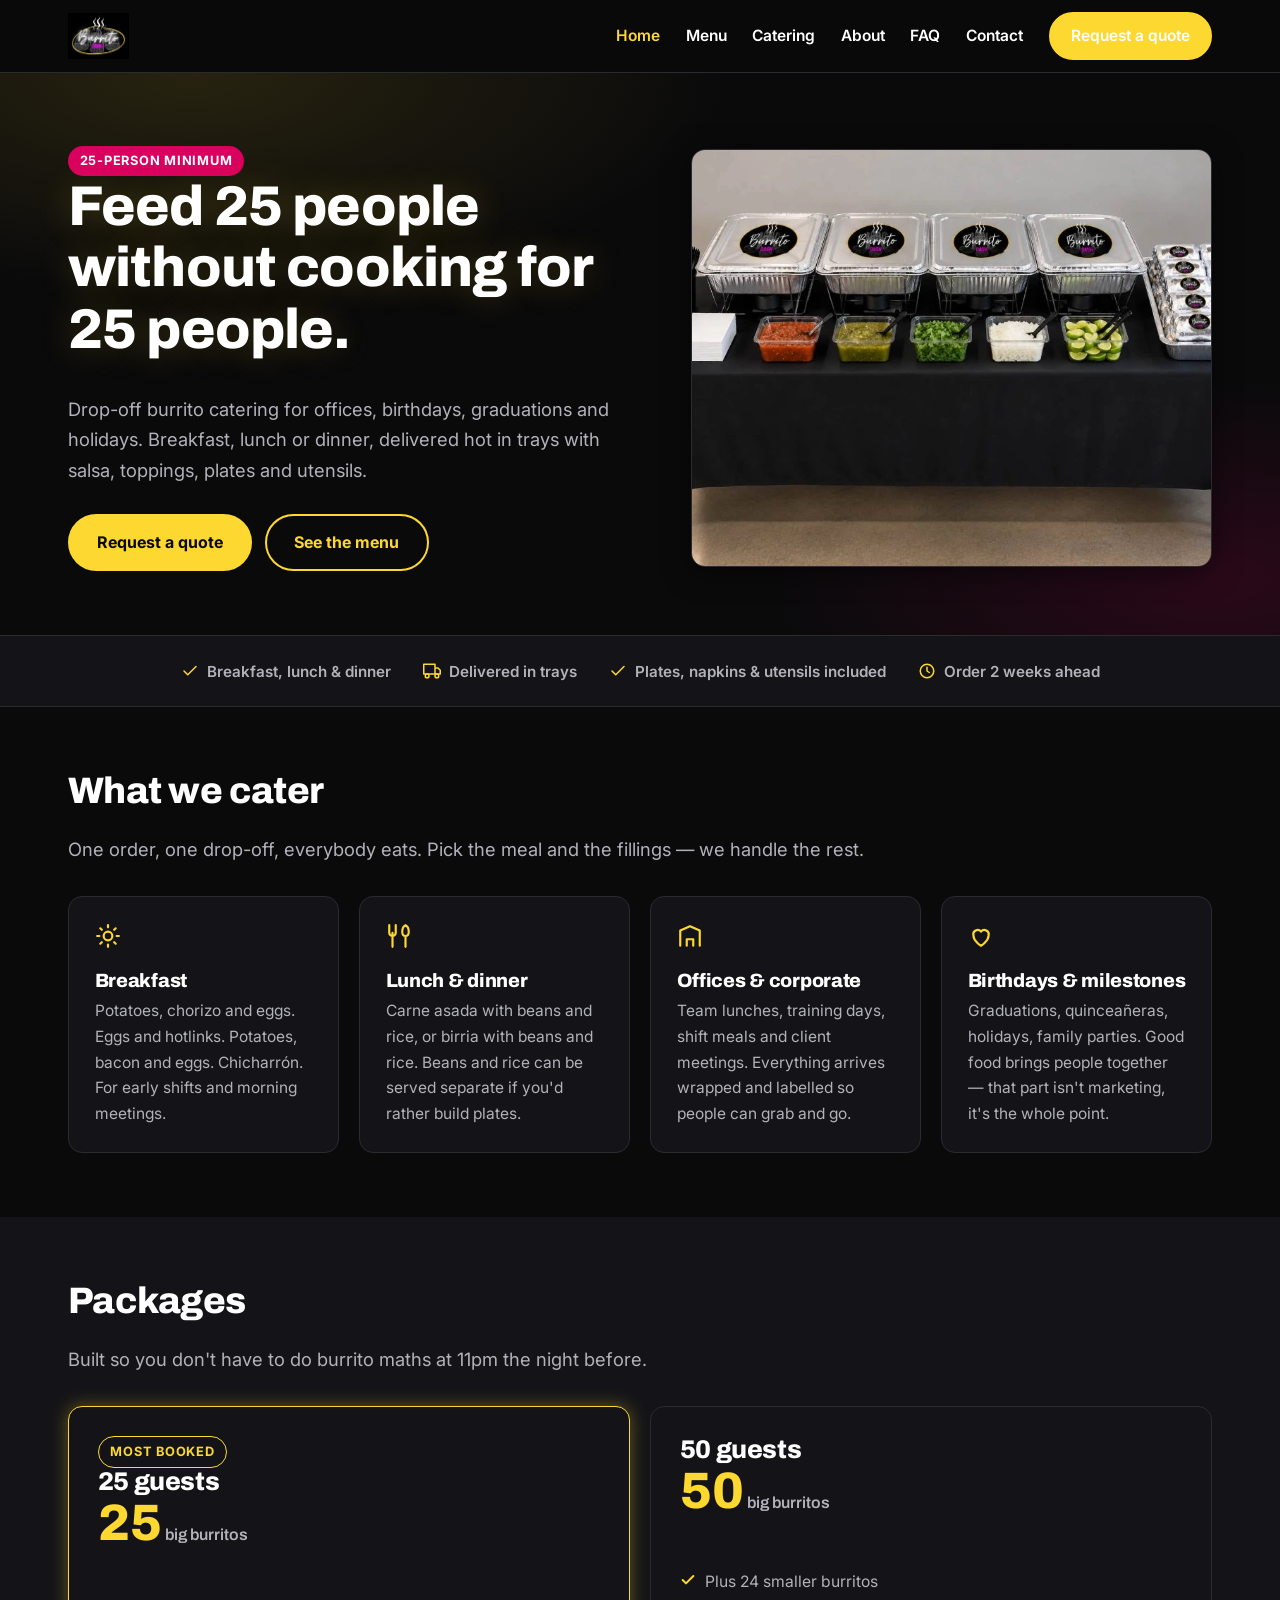
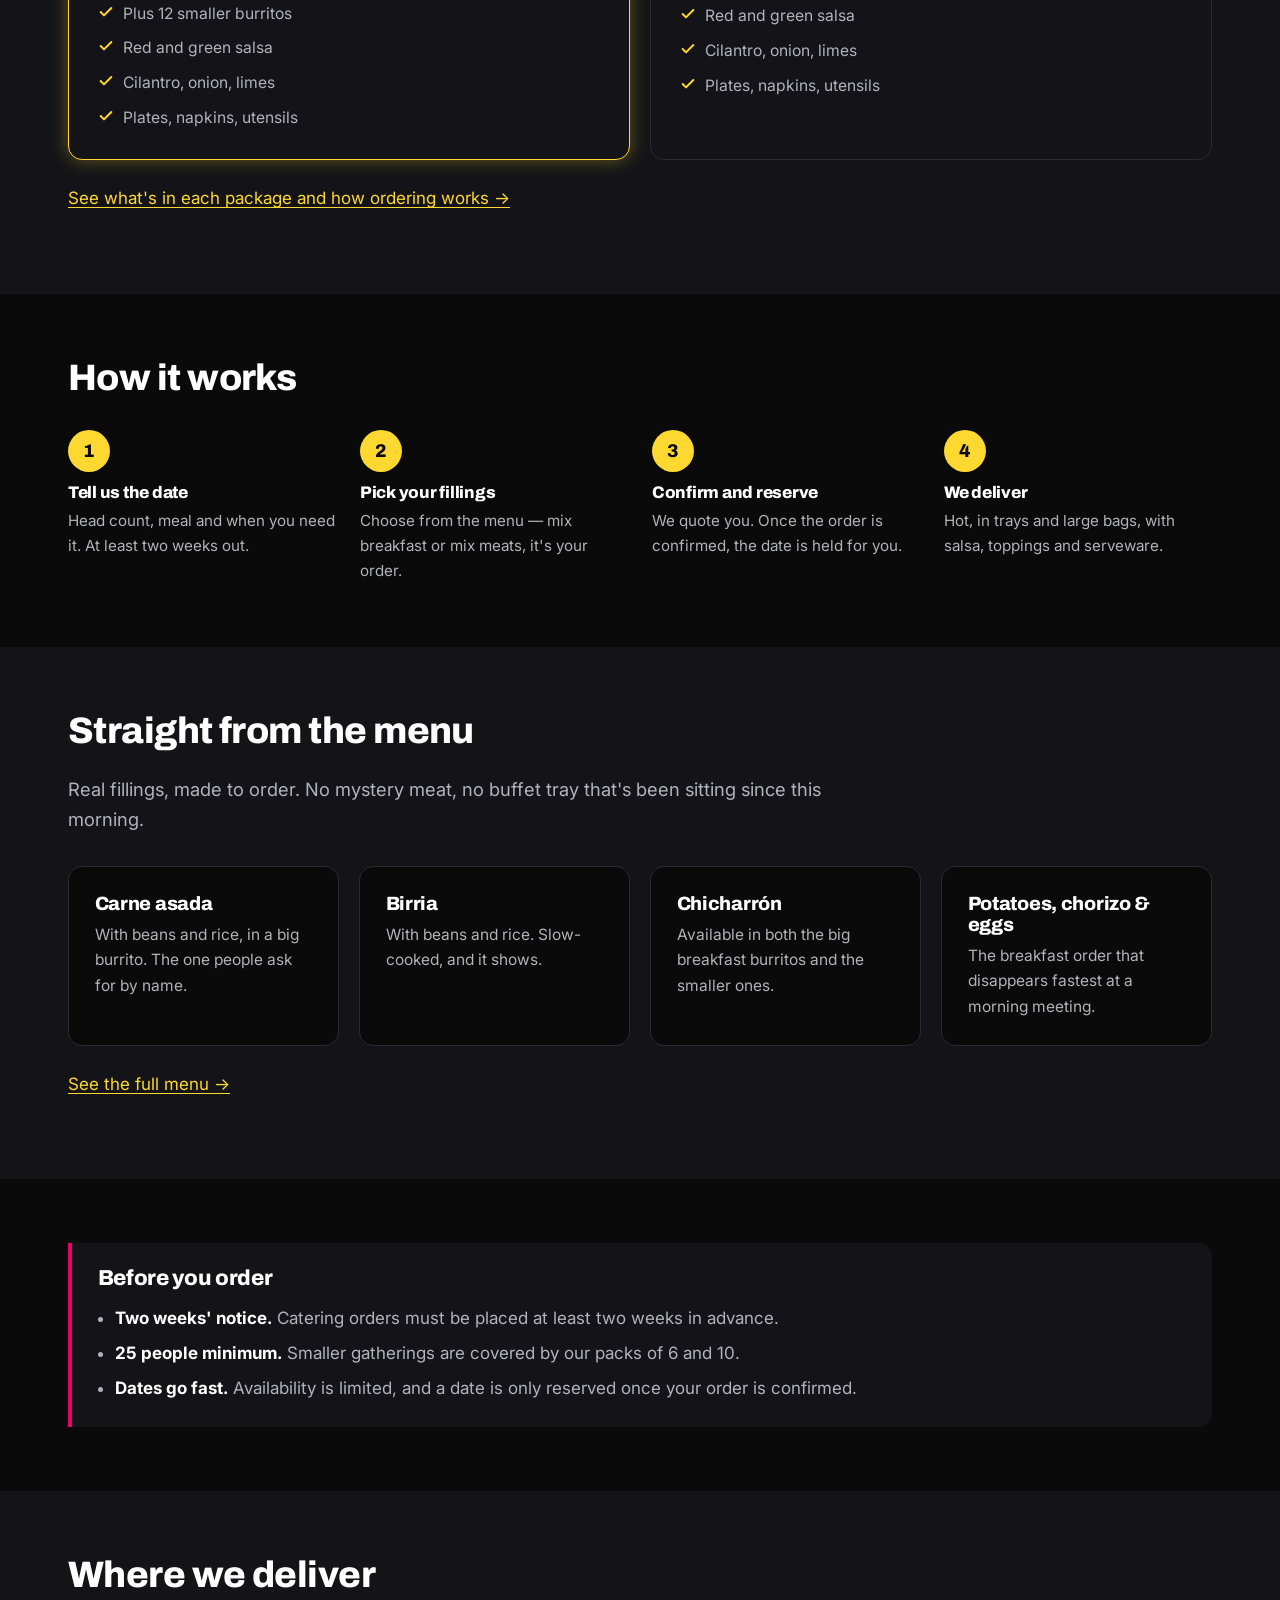
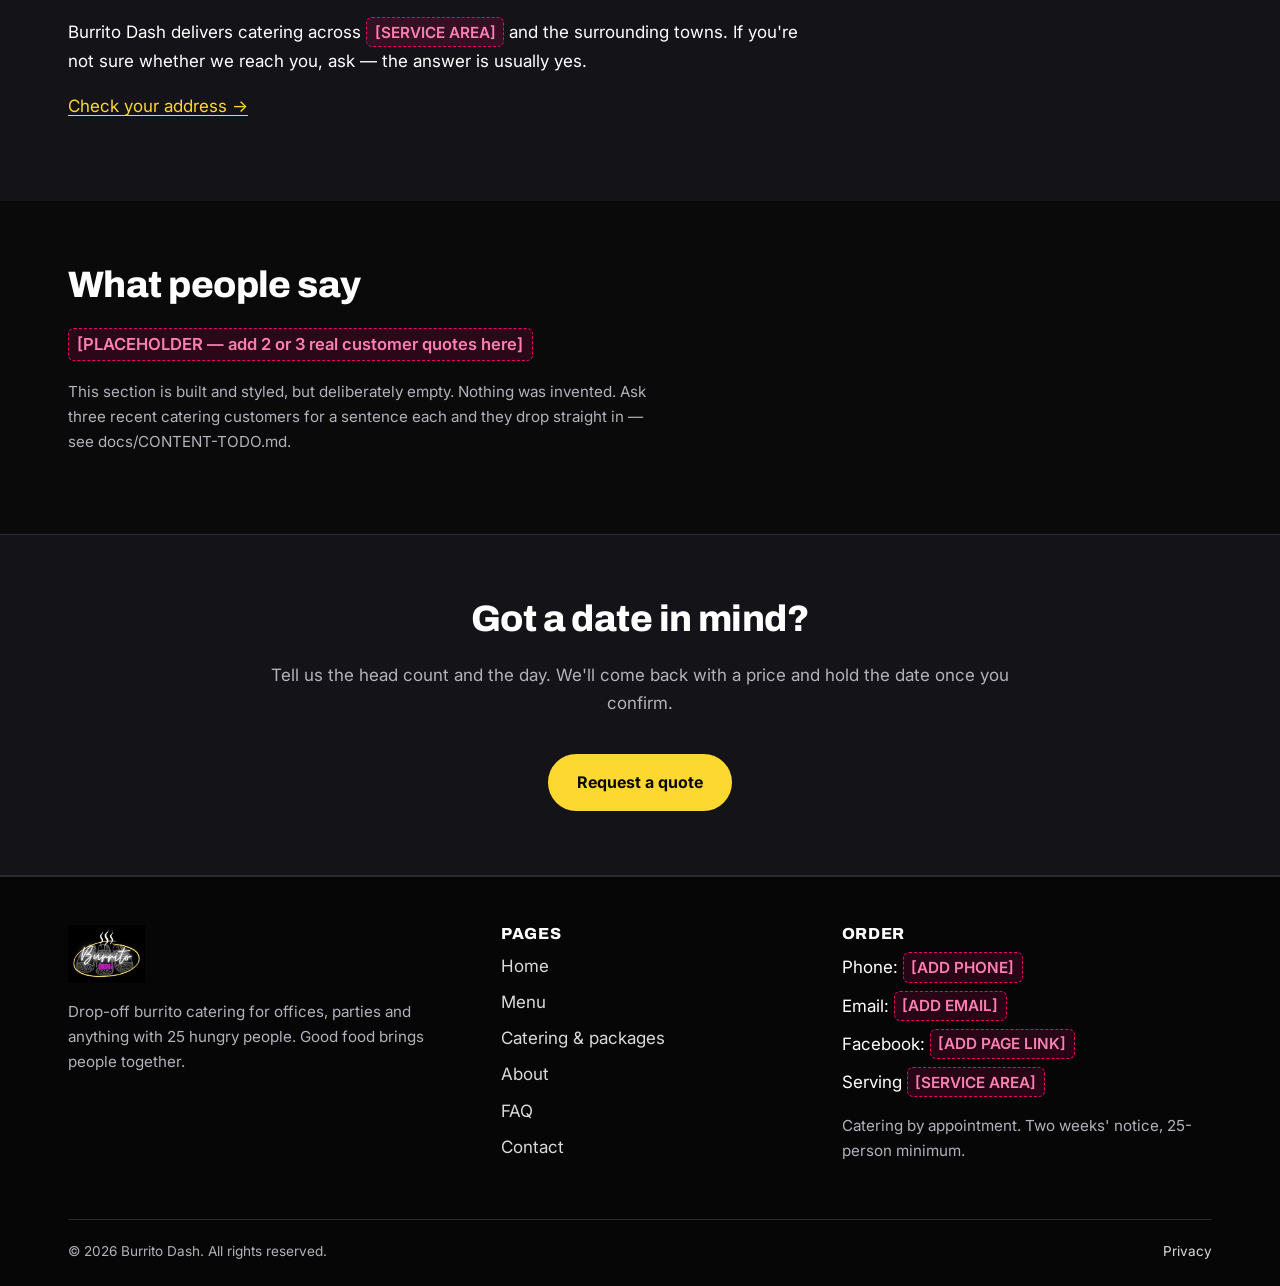
==== index.html @ dd42625d "Burrito Dash demo site" ====
<!DOCTYPE html>
<html lang="en">
<head>
<meta charset="utf-8">
<meta name="viewport" content="width=device-width, initial-scale=1">
<meta name="robots" content="noindex, nofollow"><!-- DEMO ONLY: delete this line when the client approves and you launch for real -->
<title>Burrito Catering for Offices &amp; Parties | Burrito Dash</title>
<meta name="description" content="Drop-off burrito catering for offices, birthdays and holidays. Breakfast, lunch or dinner, delivered hot in trays with salsa and serveware. 25-person minimum.">
<link rel="canonical" href="https://REPLACE-DOMAIN.com/">
<meta property="og:type" content="website">
<meta property="og:title" content="Burrito Dash — burrito catering, delivered hot">
<meta property="og:description" content="Feed 25 people without cooking for 25 people. Breakfast, lunch and dinner burrito catering, delivered in trays with everything you need to serve.">
<meta property="og:url" content="https://REPLACE-DOMAIN.com/">
<meta property="og:image" content="https://REPLACE-DOMAIN.com/images/og-image.jpg">
<meta name="twitter:card" content="summary_large_image">
<link rel="icon" href="favicon.svg" type="image/svg+xml">
<link rel="preconnect" href="https://fonts.googleapis.com">
<link rel="preconnect" href="https://fonts.gstatic.com" crossorigin>
<link href="https://fonts.googleapis.com/css2?family=Archivo:wght@700;800&family=Inter:wght@400;600;700&display=swap" rel="stylesheet">
<link rel="stylesheet" href="css/styles.css">
<script type="application/ld+json">
{
  "@context": "https://schema.org",
  "@type": "Restaurant",
  "name": "Burrito Dash",
  "description": "Drop-off burrito catering for offices, birthdays, graduations and holidays. Breakfast, lunch and dinner. 25-person minimum.",
  "url": "https://REPLACE-DOMAIN.com/",
  "servesCuisine": "Mexican",
  "image": "https://REPLACE-DOMAIN.com/images/catering-setup.jpg",
  "logo": "https://REPLACE-DOMAIN.com/images/logo.png"
}
</script>
<!--
  NOTE FOR BUILD: telephone, address, areaServed, openingHours and sameAs were deliberately
  left out of the JSON-LD above because the client has not supplied them. Adding invented
  values would be worse than omitting them. See docs/CONTENT-TODO.md.
-->
</head>
<body>

<header class="site-header">
  <div class="container">
    <a class="logo" href="index.html"><img src="images/logo-black.png" alt="Burrito Dash"></a>
    <button class="nav-toggle" aria-expanded="false" aria-controls="site-nav" aria-label="Menu">
      <svg width="22" height="22" viewBox="0 0 24 24" fill="none" stroke="currentColor" stroke-width="2" stroke-linecap="round"><path d="M3 6h18M3 12h18M3 18h18"/></svg>
    </button>
    <nav class="site-nav" id="site-nav">
      <ul>
        <li><a href="index.html" aria-current="page">Home</a></li>
        <li><a href="menu.html">Menu</a></li>
        <li><a href="catering.html">Catering</a></li>
        <li><a href="about.html">About</a></li>
        <li><a href="faq.html">FAQ</a></li>
        <li><a href="contact.html">Contact</a></li>
        <li><a class="btn" href="contact.html">Request a quote</a></li>
      </ul>
    </nav>
  </div>
</header>

<main>

  <section class="hero">
    <div class="container hero-split">
      <div>
        <span class="badge">25-person minimum</span>
        <h1>Feed 25 people without cooking for 25 people.</h1>
        <p>Drop-off burrito catering for offices, birthdays, graduations and holidays. Breakfast, lunch or dinner, delivered hot in trays with salsa, toppings, plates and utensils.</p>
        <div class="hero-actions">
          <a class="btn" href="contact.html">Request a quote</a>
          <a class="btn btn-outline" href="menu.html">See the menu</a>
        </div>
      </div>
      <div class="hero-media">
        <img src="images/catering-setup.jpg" width="736" height="590"
             alt="A Burrito Dash catering setup: four covered trays, five containers of salsa, cilantro, onion and lime, stacked plates and wrapped burritos on a black-draped table.">
      </div>
    </div>
  </section>

  <div class="trust-strip">
    <span><svg width="18" height="18" viewBox="0 0 24 24" fill="none" stroke="currentColor" stroke-width="2" stroke-linecap="round" stroke-linejoin="round"><path d="M20 6 9 17l-5-5"/></svg> Breakfast, lunch &amp; dinner</span>
    <span><svg width="18" height="18" viewBox="0 0 24 24" fill="none" stroke="currentColor" stroke-width="2" stroke-linecap="round" stroke-linejoin="round"><path d="M1 3h15v13H1zM16 8h4l3 3v5h-7"/><circle cx="5.5" cy="18.5" r="2.5"/><circle cx="18.5" cy="18.5" r="2.5"/></svg> Delivered in trays</span>
    <span><svg width="18" height="18" viewBox="0 0 24 24" fill="none" stroke="currentColor" stroke-width="2" stroke-linecap="round" stroke-linejoin="round"><path d="M20 6 9 17l-5-5"/></svg> Plates, napkins &amp; utensils included</span>
    <span><svg width="18" height="18" viewBox="0 0 24 24" fill="none" stroke="currentColor" stroke-width="2" stroke-linecap="round" stroke-linejoin="round"><circle cx="12" cy="12" r="9"/><path d="M12 7v5l3 2"/></svg> Order 2 weeks ahead</span>
  </div>

  <section>
    <div class="container">
      <h2>What we cater</h2>
      <p class="lede">One order, one drop-off, everybody eats. Pick the meal and the fillings — we handle the rest.</p>
      <div class="card-grid">
        <article class="card reveal">
          <svg width="26" height="26" viewBox="0 0 24 24" fill="none" stroke="currentColor" stroke-width="2" stroke-linecap="round" stroke-linejoin="round"><circle cx="12" cy="12" r="4"/><path d="M12 2v2M12 20v2M4.9 4.9l1.4 1.4M17.7 17.7l1.4 1.4M2 12h2M20 12h2M4.9 19.1l1.4-1.4M17.7 6.3l1.4-1.4"/></svg>
          <h3>Breakfast</h3>
          <p>Potatoes, chorizo and eggs. Eggs and hotlinks. Potatoes, bacon and eggs. Chicharrón. For early shifts and morning meetings.</p>
        </article>
        <article class="card reveal">
          <svg width="26" height="26" viewBox="0 0 24 24" fill="none" stroke="currentColor" stroke-width="2" stroke-linecap="round" stroke-linejoin="round"><path d="M3 2v7a3 3 0 0 0 6 0V2M6 9v13M18 2c-2 1-3 3-3 6s1 4 3 4 3-1 3-4-1-5-3-6zM18 12v10"/></svg>
          <h3>Lunch &amp; dinner</h3>
          <p>Carne asada with beans and rice, or birria with beans and rice. Beans and rice can be served separate if you'd rather build plates.</p>
        </article>
        <article class="card reveal">
          <svg width="26" height="26" viewBox="0 0 24 24" fill="none" stroke="currentColor" stroke-width="2" stroke-linecap="round" stroke-linejoin="round"><path d="M3 21V7l9-4 9 4v14"/><path d="M9 21v-6h6v6"/></svg>
          <h3>Offices &amp; corporate</h3>
          <p>Team lunches, training days, shift meals and client meetings. Everything arrives wrapped and labelled so people can grab and go.</p>
        </article>
        <article class="card reveal">
          <svg width="26" height="26" viewBox="0 0 24 24" fill="none" stroke="currentColor" stroke-width="2" stroke-linecap="round" stroke-linejoin="round"><path d="M12 21s-7-4.4-7-9.5A4 4 0 0 1 12 8a4 4 0 0 1 7 3.5C19 16.6 12 21 12 21z"/></svg>
          <h3>Birthdays &amp; milestones</h3>
          <p>Graduations, quinceañeras, holidays, family parties. Good food brings people together — that part isn't marketing, it's the whole point.</p>
        </article>
      </div>
    </div>
  </section>

  <section class="section-alt">
    <div class="container">
      <h2>Packages</h2>
      <p class="lede">Built so you don't have to do burrito maths at 11pm the night before.</p>
      <div class="pkg-grid">
        <article class="pkg pkg-featured">
          <span class="badge-ghost badge">Most booked</span>
          <h3>25 guests</h3>
          <p class="pkg-count">25<span style="font-size:1rem;font-weight:600;color:var(--color-ink-soft)"> big burritos</span></p>
          <ul>
            <li><svg width="16" height="16" viewBox="0 0 24 24" fill="none" stroke="currentColor" stroke-width="3" stroke-linecap="round" stroke-linejoin="round"><path d="M20 6 9 17l-5-5"/></svg> Plus 12 smaller burritos</li>
            <li><svg width="16" height="16" viewBox="0 0 24 24" fill="none" stroke="currentColor" stroke-width="3" stroke-linecap="round" stroke-linejoin="round"><path d="M20 6 9 17l-5-5"/></svg> Red and green salsa</li>
            <li><svg width="16" height="16" viewBox="0 0 24 24" fill="none" stroke="currentColor" stroke-width="3" stroke-linecap="round" stroke-linejoin="round"><path d="M20 6 9 17l-5-5"/></svg> Cilantro, onion, limes</li>
            <li><svg width="16" height="16" viewBox="0 0 24 24" fill="none" stroke="currentColor" stroke-width="3" stroke-linecap="round" stroke-linejoin="round"><path d="M20 6 9 17l-5-5"/></svg> Plates, napkins, utensils</li>
          </ul>
        </article>
        <article class="pkg">
          <h3>50 guests</h3>
          <p class="pkg-count">50<span style="font-size:1rem;font-weight:600;color:var(--color-ink-soft)"> big burritos</span></p>
          <ul>
            <li><svg width="16" height="16" viewBox="0 0 24 24" fill="none" stroke="currentColor" stroke-width="3" stroke-linecap="round" stroke-linejoin="round"><path d="M20 6 9 17l-5-5"/></svg> Plus 24 smaller burritos</li>
            <li><svg width="16" height="16" viewBox="0 0 24 24" fill="none" stroke="currentColor" stroke-width="3" stroke-linecap="round" stroke-linejoin="round"><path d="M20 6 9 17l-5-5"/></svg> Red and green salsa</li>
            <li><svg width="16" height="16" viewBox="0 0 24 24" fill="none" stroke="currentColor" stroke-width="3" stroke-linecap="round" stroke-linejoin="round"><path d="M20 6 9 17l-5-5"/></svg> Cilantro, onion, limes</li>
            <li><svg width="16" height="16" viewBox="0 0 24 24" fill="none" stroke="currentColor" stroke-width="3" stroke-linecap="round" stroke-linejoin="round"><path d="M20 6 9 17l-5-5"/></svg> Plates, napkins, utensils</li>
          </ul>
        </article>
      </div>
      <p style="margin-top:1.5rem"><a href="catering.html">See what's in each package and how ordering works &rarr;</a></p>
    </div>
  </section>

  <section>
    <div class="container">
      <h2>How it works</h2>
      <ol class="steps">
        <li>
          <h3>Tell us the date</h3>
          <p>Head count, meal and when you need it. At least two weeks out.</p>
        </li>
        <li>
          <h3>Pick your fillings</h3>
          <p>Choose from the menu — mix breakfast or mix meats, it's your order.</p>
        </li>
        <li>
          <h3>Confirm and reserve</h3>
          <p>We quote you. Once the order is confirmed, the date is held for you.</p>
        </li>
        <li>
          <h3>We deliver</h3>
          <p>Hot, in trays and large bags, with salsa, toppings and serveware.</p>
        </li>
      </ol>
    </div>
  </section>

  <section class="section-alt">
    <div class="container">
      <h2>Straight from the menu</h2>
      <p class="lede">Real fillings, made to order. No mystery meat, no buffet tray that's been sitting since this morning.</p>
      <div class="card-grid">
        <article class="card">
          <h3>Carne asada</h3>
          <p>With beans and rice, in a big burrito. The one people ask for by name.</p>
        </article>
        <article class="card">
          <h3>Birria</h3>
          <p>With beans and rice. Slow-cooked, and it shows.</p>
        </article>
        <article class="card">
          <h3>Chicharrón</h3>
          <p>Available in both the big breakfast burritos and the smaller ones.</p>
        </article>
        <article class="card">
          <h3>Potatoes, chorizo &amp; eggs</h3>
          <p>The breakfast order that disappears fastest at a morning meeting.</p>
        </article>
      </div>
      <p style="margin-top:1.5rem"><a href="menu.html">See the full menu &rarr;</a></p>
    </div>
  </section>

  <section>
    <div class="container">
      <div class="rules">
        <h2 style="font-size:1.35rem">Before you order</h2>
        <ul>
          <li><strong>Two weeks' notice.</strong> Catering orders must be placed at least two weeks in advance.</li>
          <li><strong>25 people minimum.</strong> Smaller gatherings are covered by our packs of 6 and 10.</li>
          <li><strong>Dates go fast.</strong> Availability is limited, and a date is only reserved once your order is confirmed.</li>
        </ul>
      </div>
    </div>
  </section>

  <section class="section-alt">
    <div class="container">
      <h2>Where we deliver</h2>
      <p>Burrito Dash delivers catering across <span class="todo">[SERVICE AREA]</span> and the surrounding towns. If you're not sure whether we reach you, ask — the answer is usually yes.</p>
      <p><a href="contact.html">Check your address &rarr;</a></p>
    </div>
  </section>

  <section>
    <div class="container">
      <h2>What people say</h2>
      <p class="lede"><span class="todo">[PLACEHOLDER — add 2 or 3 real customer quotes here]</span></p>
      <p style="color:var(--color-ink-soft);font-size:.95rem;max-width:60ch">This section is built and styled, but deliberately empty. Nothing was invented. Ask three recent catering customers for a sentence each and they drop straight in — see docs/CONTENT-TODO.md.</p>
    </div>
  </section>

  <section class="cta-band">
    <div class="container">
      <h2>Got a date in mind?</h2>
      <p>Tell us the head count and the day. We'll come back with a price and hold the date once you confirm.</p>
      <a class="btn" href="contact.html">Request a quote</a>
    </div>
  </section>

</main>

<footer class="site-footer">
  <div class="container">
    <div class="footer-grid">
      <div class="footer-logo">
        <img src="images/logo-black.png" alt="Burrito Dash">
        <p>Drop-off burrito catering for offices, parties and anything with 25 hungry people. Good food brings people together.</p>
      </div>
      <div>
        <h3>Pages</h3>
        <ul>
          <li><a href="index.html">Home</a></li>
          <li><a href="menu.html">Menu</a></li>
          <li><a href="catering.html">Catering &amp; packages</a></li>
          <li><a href="about.html">About</a></li>
          <li><a href="faq.html">FAQ</a></li>
          <li><a href="contact.html">Contact</a></li>
        </ul>
      </div>
      <div>
        <h3>Order</h3>
        <ul>
          <li>Phone: <span class="todo">[ADD PHONE]</span></li>
          <li>Email: <span class="todo">[ADD EMAIL]</span></li>
          <li>Facebook: <span class="todo">[ADD PAGE LINK]</span></li>
          <li>Serving <span class="todo">[SERVICE AREA]</span></li>
        </ul>
        <p style="margin-top:1rem">Catering by appointment. Two weeks' notice, 25-person minimum.</p>
      </div>
    </div>
    <div class="footer-legal">
      <span>&copy; <span id="year">2026</span> Burrito Dash. All rights reserved.</span>
      <span><a href="privacy.html">Privacy</a></span>
    </div>
  </div>
</footer>

<script src="js/main.js"></script>
</body>
</html>
---- css/styles.css ----
/* ============================================================
   Burrito Dash — site stylesheet
   Base system + brand tokens sampled from the client's own artwork.
   Edit the :root block to restyle the whole site.
   ============================================================ */

/* ---------- DESIGN TOKENS ---------- */
:root {
  --color-primary: #FCD830;        /* brand yellow — buttons, links, display */
  --color-primary-dark: #E3BE16;
  --color-accent: #F0006C;         /* brand hot pink — accents only */
  --color-accent-deep: #D9005F;    /* darkened pink: safe behind small white text */
  --color-ink: #FFFFFF;
  --color-ink-soft: #B2B2BA;
  --color-surface: #0A0A0B;
  --color-surface-alt: #141418;
  --color-line: #2A2A31;
  --color-on-primary: #0A0A0B;     /* black on yellow = 14:1 */
  --color-on-accent: #FFFFFF;

  --font-heading: 'Archivo', system-ui, -apple-system, sans-serif;
  --font-body: 'Inter', system-ui, -apple-system, sans-serif;

  --radius: 14px;
  --shadow: 0 6px 28px rgba(0, 0, 0, 0.5);
  --glow: 0 0 18px rgba(252, 216, 48, 0.35);
  --container: 74rem;
}

/* ---------- RESET & BASE ---------- */
*, *::before, *::after { box-sizing: border-box; }
html { scroll-behavior: smooth; }
body {
  margin: 0;
  font-family: var(--font-body);
  font-size: 1.0625rem;
  line-height: 1.65;
  color: var(--color-ink);
  background: var(--color-surface);
  -webkit-font-smoothing: antialiased;
}
img { max-width: 100%; height: auto; display: block; }
h1, h2, h3, h4 {
  font-family: var(--font-heading);
  font-weight: 800;
  line-height: 1.1;
  letter-spacing: -0.015em;
  margin: 0 0 0.6em;
  color: var(--color-ink);
}
h1 { font-size: clamp(2.1rem, 6vw, 3.5rem); }
h2 { font-size: clamp(1.6rem, 3.8vw, 2.3rem); }
h3 { font-size: 1.2rem; }
p { margin: 0 0 1em; max-width: 68ch; }
a { color: var(--color-primary); text-underline-offset: 3px; }
a:hover { color: var(--color-primary-dark); }
:focus-visible { outline: 3px solid var(--color-primary); outline-offset: 3px; }

.container { max-width: var(--container); margin-inline: auto; padding-inline: 1.25rem; }
section { padding-block: 4rem; }
.section-alt { background: var(--color-surface-alt); }
.visually-hidden {
  position: absolute; width: 1px; height: 1px;
  overflow: hidden; clip: rect(0 0 0 0); white-space: nowrap;
}
.lede { font-size: 1.15rem; color: var(--color-ink-soft); }

/* ---------- BUTTONS ---------- */
.btn {
  display: inline-block;
  padding: 0.85em 1.7em;
  border: 2px solid var(--color-primary);
  border-radius: 999px;
  background: var(--color-primary);
  color: var(--color-on-primary);
  font-family: var(--font-body);
  font-size: 1rem; font-weight: 700;
  text-decoration: none; cursor: pointer;
  transition: background .15s, border-color .15s, transform .15s, box-shadow .15s;
}
.btn:hover {
  background: var(--color-primary-dark); border-color: var(--color-primary-dark);
  color: var(--color-on-primary); transform: translateY(-1px); box-shadow: var(--glow);
}
.btn-accent { background: var(--color-accent-deep); border-color: var(--color-accent-deep); color: var(--color-on-accent); }
.btn-accent:hover { background: var(--color-accent); border-color: var(--color-accent); color: var(--color-on-accent); }
.btn-outline { background: transparent; color: var(--color-primary); }
.btn-outline:hover { background: var(--color-primary); color: var(--color-on-primary); }

/* ---------- HEADER / NAV ---------- */
.site-header {
  position: sticky; top: 0; z-index: 50;
  background: rgba(10, 10, 11, 0.94);
  backdrop-filter: blur(8px);
  border-bottom: 1px solid var(--color-line);
}
.site-header .container {
  display: flex; align-items: center; justify-content: space-between;
  gap: 1rem; min-height: 4.5rem;
}
.logo { display: inline-flex; align-items: center; text-decoration: none; }
.logo img { max-height: 46px; width: auto; }
.nav-toggle {
  display: inline-flex; align-items: center; justify-content: center;
  width: 44px; height: 44px;
  background: none; border: 1px solid var(--color-line); border-radius: 10px;
  cursor: pointer; color: var(--color-ink);
}
.site-nav {
  display: none; position: absolute; left: 0; right: 0; top: 100%;
  background: var(--color-surface); border-bottom: 1px solid var(--color-line);
  box-shadow: var(--shadow);
}
.site-nav.open { display: block; }
.site-nav ul { list-style: none; margin: 0; padding: 0.5rem 1.25rem 1.25rem; }
.site-nav a {
  display: block; padding: 0.8rem 0; text-decoration: none;
  font-weight: 600; color: var(--color-ink);
}
.site-nav a[aria-current="page"] { color: var(--color-primary); }
.site-nav .btn { margin-top: 0.6rem; text-align: center; }

@media (min-width: 900px) {
  .nav-toggle { display: none; }
  .site-nav { display: block; position: static; background: none; border: 0; box-shadow: none; }
  .site-nav ul { display: flex; align-items: center; gap: 1.6rem; padding: 0; }
  .site-nav a { padding: 0.25rem 0; font-size: 0.97rem; }
  .site-nav .btn { margin: 0; padding: 0.6em 1.3em; }
}

/* ---------- HERO ---------- */
.hero { position: relative; padding-block: 4.5rem 4rem; overflow: hidden; }
.hero::after {
  content: ""; position: absolute; inset: 0; pointer-events: none;
  background: radial-gradient(60% 55% at 15% 0%, rgba(252,216,48,.12), transparent 70%),
              radial-gradient(50% 50% at 95% 90%, rgba(240,0,108,.14), transparent 70%);
}
.hero .container { position: relative; z-index: 1; }
.hero h1 { text-shadow: 0 0 34px rgba(252, 216, 48, 0.22); }
.hero p { font-size: 1.15rem; color: var(--color-ink-soft); max-width: 36rem; }
.hero-actions { display: flex; flex-wrap: wrap; gap: 0.8rem; margin-top: 1.8rem; align-items: center; }
.hero-compact { padding-block: 3rem 2.5rem; }
.hero-compact h1 { font-size: clamp(1.9rem, 5vw, 2.8rem); }

@media (min-width: 900px) {
  .hero-split { display: grid; grid-template-columns: 1.05fr 0.95fr; gap: 3rem; align-items: center; }
}
.hero-media img { border-radius: var(--radius); border: 1px solid var(--color-line); box-shadow: var(--shadow); }

/* ---------- BADGES / TRUST ---------- */
.badge {
  display: inline-block; padding: 0.35em 0.9em; border-radius: 999px;
  background: var(--color-accent-deep); color: #fff;
  font-size: 0.8rem; font-weight: 700; letter-spacing: 0.06em; text-transform: uppercase;
}
.badge-ghost { background: transparent; border: 1px solid var(--color-primary); color: var(--color-primary); }
.trust-strip {
  display: flex; flex-wrap: wrap; gap: 0.75rem 2rem; justify-content: center;
  padding-block: 1.4rem; border-block: 1px solid var(--color-line);
  font-weight: 600; font-size: 0.95rem; color: var(--color-ink-soft);
  background: var(--color-surface-alt);
}
.trust-strip span { display: inline-flex; align-items: center; gap: 0.5rem; }
.trust-strip svg { color: var(--color-primary); flex: none; }

/* ---------- CARDS ---------- */
.card-grid { display: grid; gap: 1.25rem; grid-template-columns: repeat(auto-fit, minmax(260px, 1fr)); margin-top: 2rem; }
.card {
  background: var(--color-surface-alt); border: 1px solid var(--color-line);
  border-radius: var(--radius); padding: 1.6rem;
}
.section-alt .card { background: var(--color-surface); }
.card svg { color: var(--color-primary); margin-bottom: 0.8rem; }
.card h3 { margin-bottom: 0.4em; }
.card p { color: var(--color-ink-soft); font-size: 0.97rem; margin: 0; }

/* ---------- MENU ---------- */
.menu-block { border-top: 1px solid var(--color-line); padding-top: 2rem; margin-top: 2.5rem; }
.menu-block:first-of-type { border-top: 0; margin-top: 0; padding-top: 0; }
.menu-head { display: flex; flex-wrap: wrap; align-items: baseline; gap: 0.75rem 1rem; }
.menu-head h2 { margin-bottom: 0.2em; }
.menu-list { list-style: none; margin: 1rem 0 0; padding: 0; display: grid; gap: 0.1rem; }
.menu-list li {
  display: flex; flex-wrap: wrap; align-items: baseline; gap: 0.5rem;
  padding: 0.85rem 0; border-bottom: 1px dashed var(--color-line);
}
.menu-list li:last-child { border-bottom: 0; }
.menu-item { font-weight: 600; font-size: 1.05rem; }
.menu-note { color: var(--color-ink-soft); font-size: 0.93rem; }
.menu-foot { margin-top: 1.25rem; color: var(--color-ink-soft); font-size: 0.95rem; }

/* ---------- PACKAGES ---------- */
.pkg-grid { display: grid; gap: 1.25rem; margin-top: 2rem; }
@media (min-width: 760px) { .pkg-grid { grid-template-columns: 1fr 1fr; } }
.pkg {
  border: 1px solid var(--color-line); border-radius: var(--radius);
  background: var(--color-surface-alt); padding: 1.8rem; position: relative;
}
.pkg-featured { border-color: var(--color-primary); box-shadow: var(--glow); }
.pkg h3 { font-size: 1.6rem; margin-bottom: 0.1em; }
.pkg .pkg-count { font-family: var(--font-heading); font-size: 3.2rem; font-weight: 800; color: var(--color-primary); line-height: 1; }
.pkg ul { list-style: none; margin: 1.1rem 0 0; padding: 0; display: grid; gap: 0.55rem; }
.pkg li { display: flex; gap: 0.6rem; align-items: flex-start; font-size: 0.98rem; color: var(--color-ink-soft); }
.pkg li svg { color: var(--color-primary); flex: none; margin-top: 3px; }

/* ---------- STEPS ---------- */
.steps { list-style: none; counter-reset: s; margin: 2rem 0 0; padding: 0; display: grid; gap: 1.5rem; }
@media (min-width: 760px) { .steps { grid-template-columns: repeat(4, 1fr); } }
.steps li { counter-increment: s; }
.steps li::before {
  content: counter(s); display: flex; align-items: center; justify-content: center;
  width: 2.6rem; height: 2.6rem; border-radius: 999px;
  background: var(--color-primary); color: var(--color-on-primary);
  font-family: var(--font-heading); font-weight: 800; font-size: 1.15rem; margin-bottom: 0.8rem;
}
.steps h3 { font-size: 1.05rem; margin-bottom: 0.3em; }
.steps p { font-size: 0.95rem; color: var(--color-ink-soft); margin: 0; }

/* ---------- RULES CALLOUT ---------- */
.rules { border-left: 4px solid var(--color-accent); background: var(--color-surface-alt); border-radius: 0 var(--radius) var(--radius) 0; padding: 1.5rem 1.6rem; }
.rules ul { margin: 0.6rem 0 0; padding-left: 1.1rem; display: grid; gap: 0.45rem; }
.rules li { color: var(--color-ink-soft); }
.rules strong { color: var(--color-ink); }

/* ---------- CTA BAND ---------- */
.cta-band { background: var(--color-surface-alt); border-block: 1px solid var(--color-line); text-align: center; }
.cta-band h2 { color: inherit; }
.cta-band p { margin-inline: auto; color: var(--color-ink-soft); }
.cta-band .btn { margin-top: 1.2rem; }

/* ---------- FORMS ---------- */
form { display: grid; gap: 1rem; max-width: 34rem; }
label { font-weight: 600; font-size: 0.95rem; }
input, select, textarea {
  width: 100%; padding: 0.75em 0.95em; font: inherit; color: var(--color-ink);
  background: var(--color-surface-alt); border: 1px solid var(--color-line); border-radius: 10px;
}
input::placeholder, textarea::placeholder { color: #70707a; }
input:focus, select:focus, textarea:focus { border-color: var(--color-primary); outline: 2px solid var(--color-primary); outline-offset: 0; }
.form-field { display: grid; gap: 0.35rem; }
.form-hint { font-size: 0.85rem; color: var(--color-ink-soft); }

/* ---------- CONTACT / NAP ---------- */
.contact-grid { display: grid; gap: 2.5rem; margin-top: 2rem; }
@media (min-width: 860px) { .contact-grid { grid-template-columns: 1.15fr 1fr; } }
.nap-block p { margin-bottom: 0.6em; }
.nap-row { display: flex; gap: 0.7rem; align-items: flex-start; margin-bottom: 0.9rem; }
.nap-row svg { color: var(--color-primary); flex: none; margin-top: 4px; }

/* Visible placeholder for details the client still has to supply. */
.todo {
  display: inline-block; padding: 0.1em 0.5em; border-radius: 6px;
  background: rgba(240, 0, 108, 0.14); border: 1px dashed var(--color-accent);
  color: #FF7FB4; font-size: 0.9em; font-weight: 600; white-space: nowrap;
}

/* ---------- FAQ ---------- */
.faq-list { margin-top: 2rem; display: grid; gap: 0.75rem; }
.faq-list details {
  border: 1px solid var(--color-line); border-radius: var(--radius);
  background: var(--color-surface-alt); padding: 1.1rem 1.3rem;
}
.faq-list summary { font-family: var(--font-heading); font-weight: 700; font-size: 1.08rem; cursor: pointer; list-style: none; }
.faq-list summary::-webkit-details-marker { display: none; }
.faq-list summary::after { content: "+"; float: right; color: var(--color-primary); font-size: 1.4rem; line-height: 1; }
.faq-list details[open] summary::after { content: "\2013"; }
.faq-list p { margin: 0.8rem 0 0; color: var(--color-ink-soft); }

/* ---------- FOOTER ---------- */
.site-footer { background: #060607; border-top: 1px solid var(--color-line); padding-block: 3rem 1.5rem; }
.site-footer a { color: var(--color-ink); opacity: 0.85; text-decoration: none; }
.site-footer a:hover { opacity: 1; color: var(--color-primary); }
.footer-grid { display: grid; gap: 2rem; }
@media (min-width: 760px) { .footer-grid { grid-template-columns: 1.3fr 1fr 1.2fr; } }
.footer-grid h3 { color: var(--color-ink); font-size: 1rem; letter-spacing: 0.04em; text-transform: uppercase; }
.footer-grid ul { list-style: none; margin: 0; padding: 0; display: grid; gap: 0.5rem; }
.footer-grid p { color: var(--color-ink-soft); font-size: 0.95rem; }
.footer-logo img { max-height: 58px; width: auto; margin-bottom: 1rem; }
.footer-legal {
  margin-top: 2.5rem; padding-top: 1.25rem; border-top: 1px solid var(--color-line);
  font-size: 0.85rem; color: var(--color-ink-soft);
  display: flex; flex-wrap: wrap; gap: 0.5rem 1.5rem; justify-content: space-between;
}

/* ---------- REVEAL ---------- */
.reveal { opacity: 0; transform: translateY(12px); transition: opacity .5s, transform .5s; }
.reveal.visible { opacity: 1; transform: none; }
@media (prefers-reduced-motion: reduce) {
  html { scroll-behavior: auto; }
  .reveal { opacity: 1; transform: none; transition: none; }
  .btn:hover { transform: none; }
}
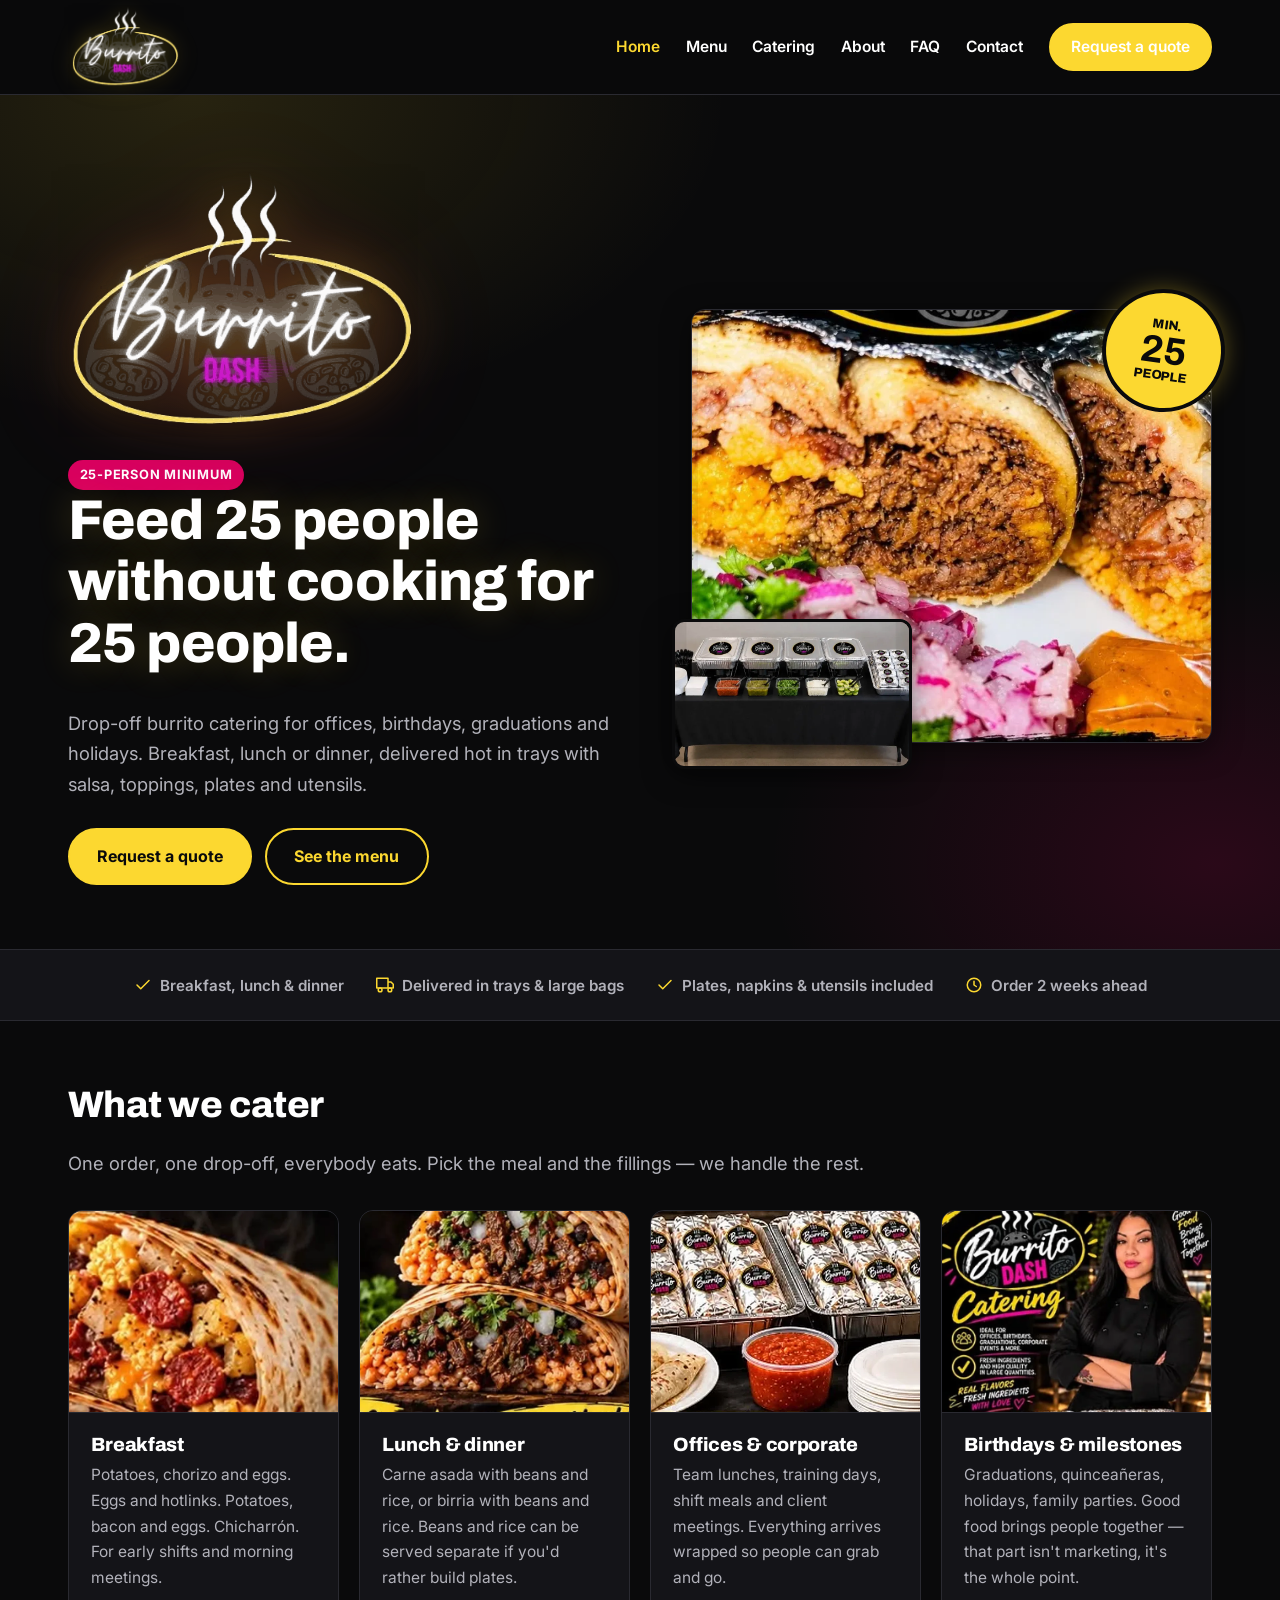
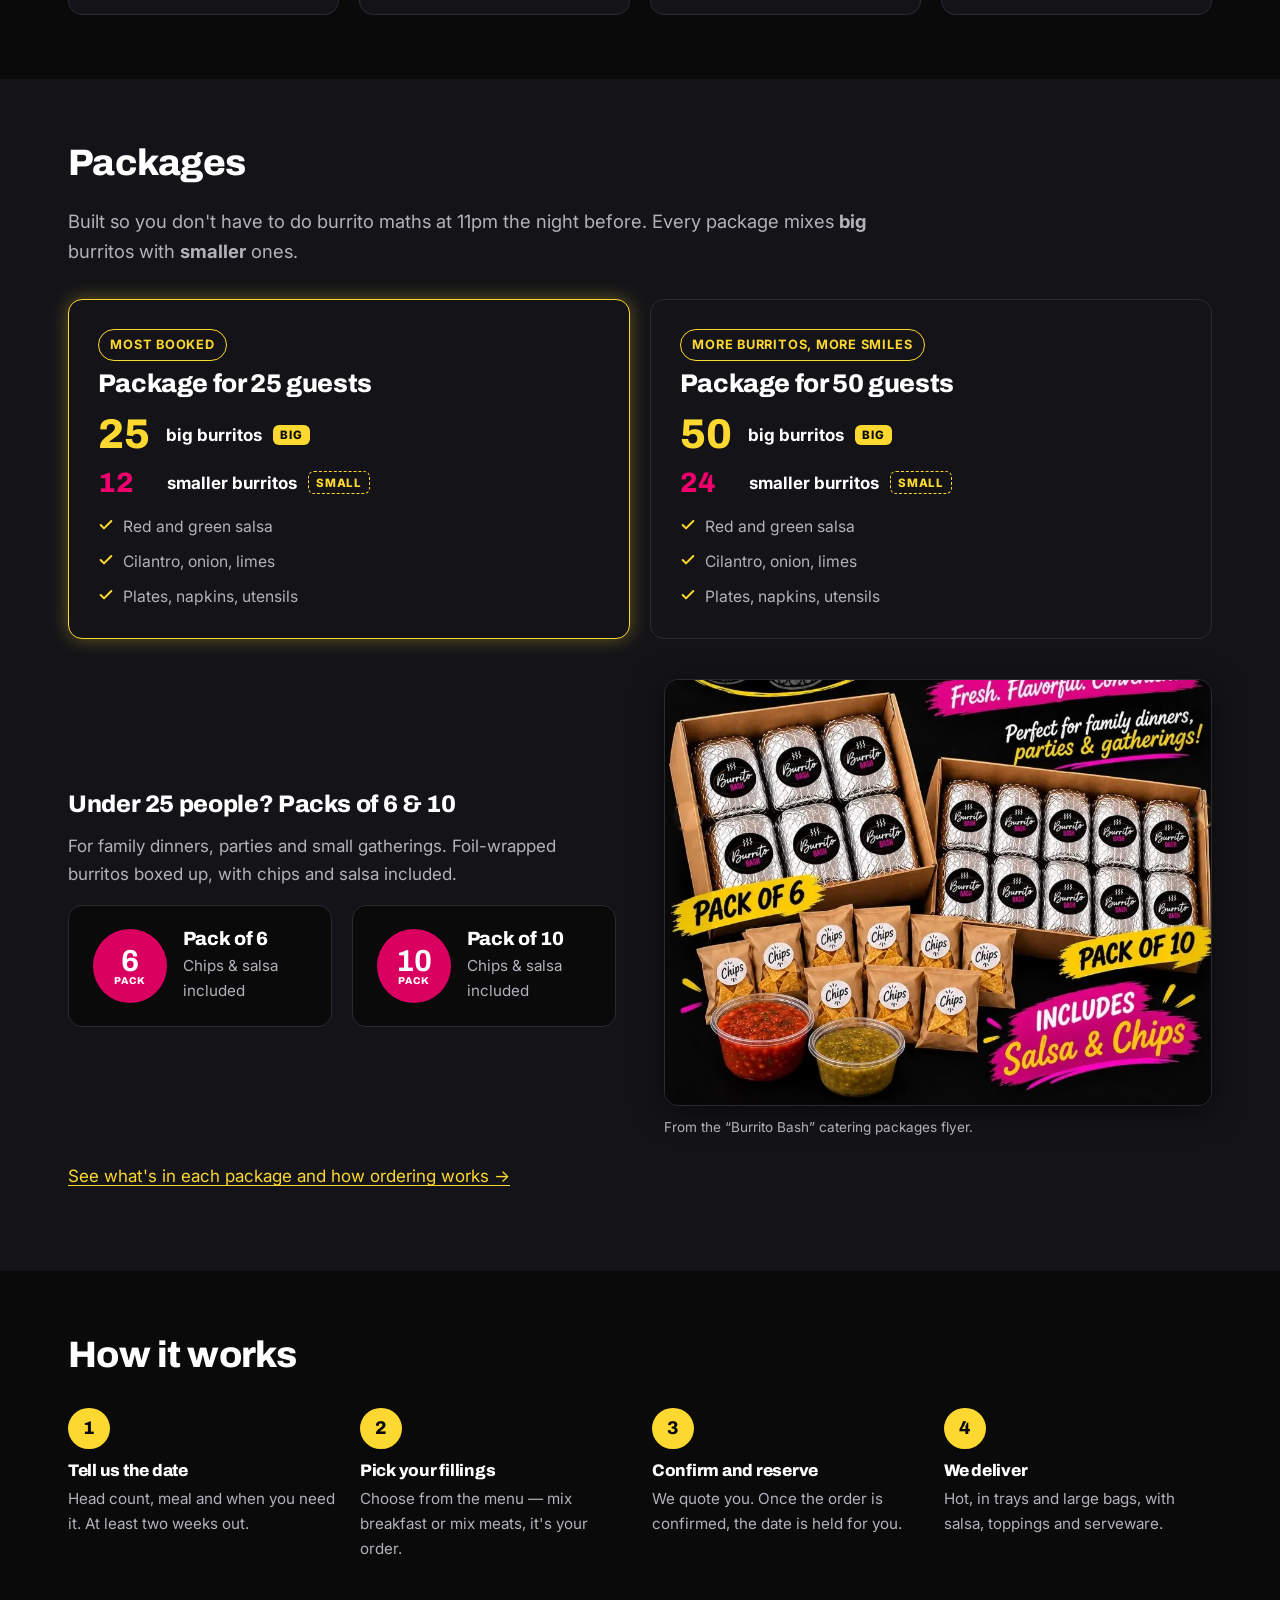
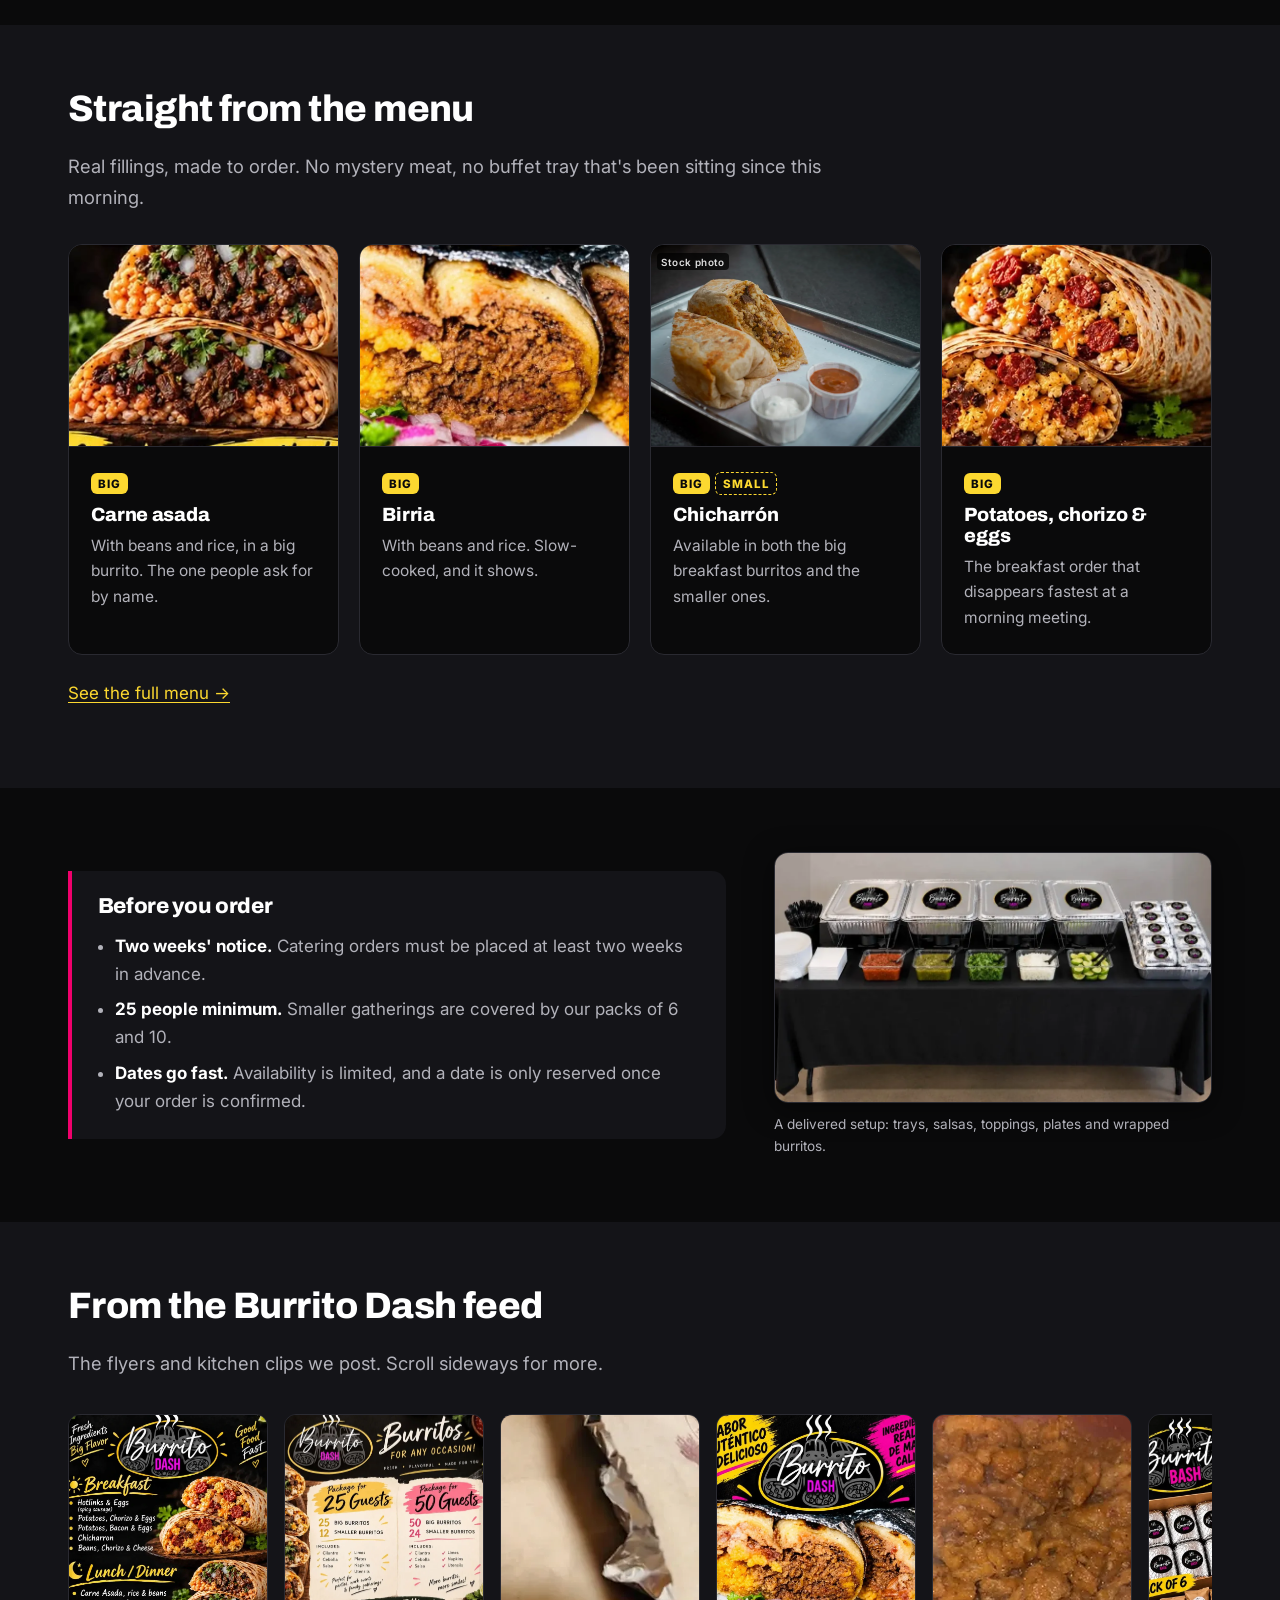
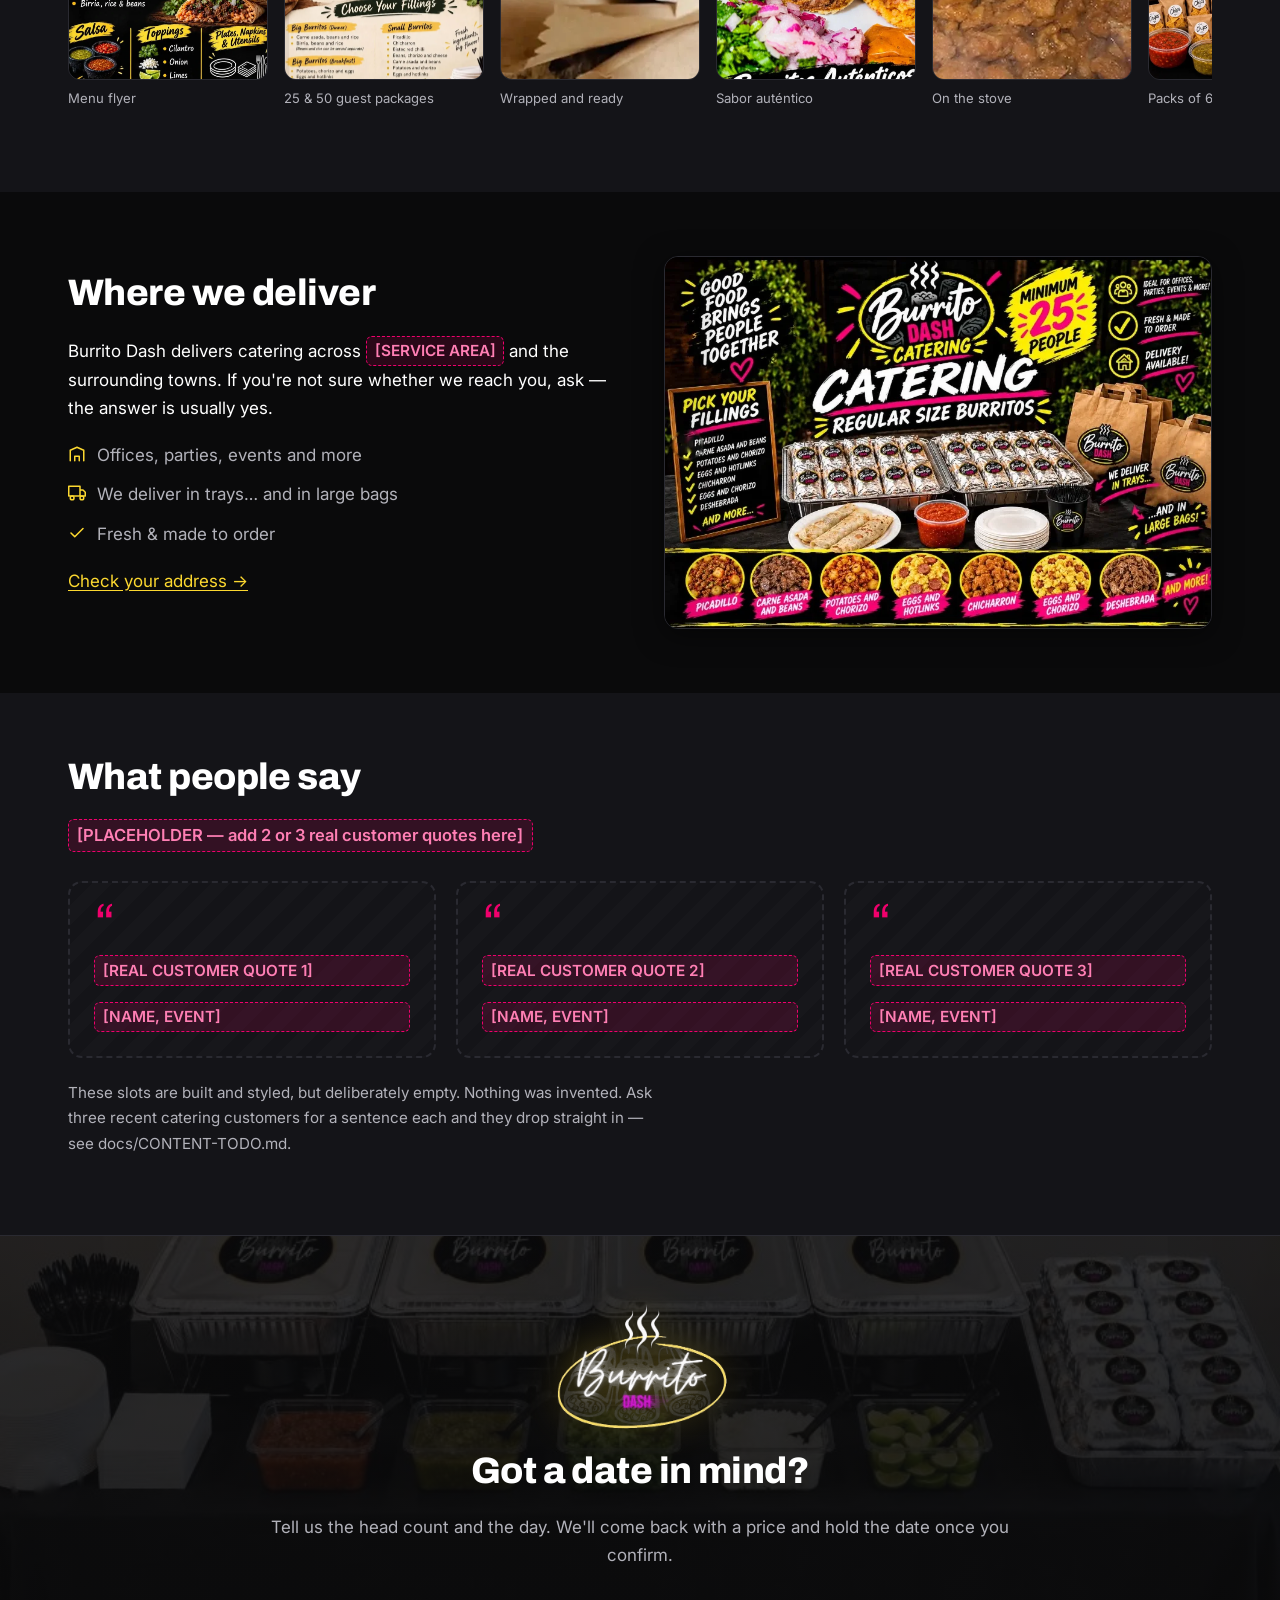
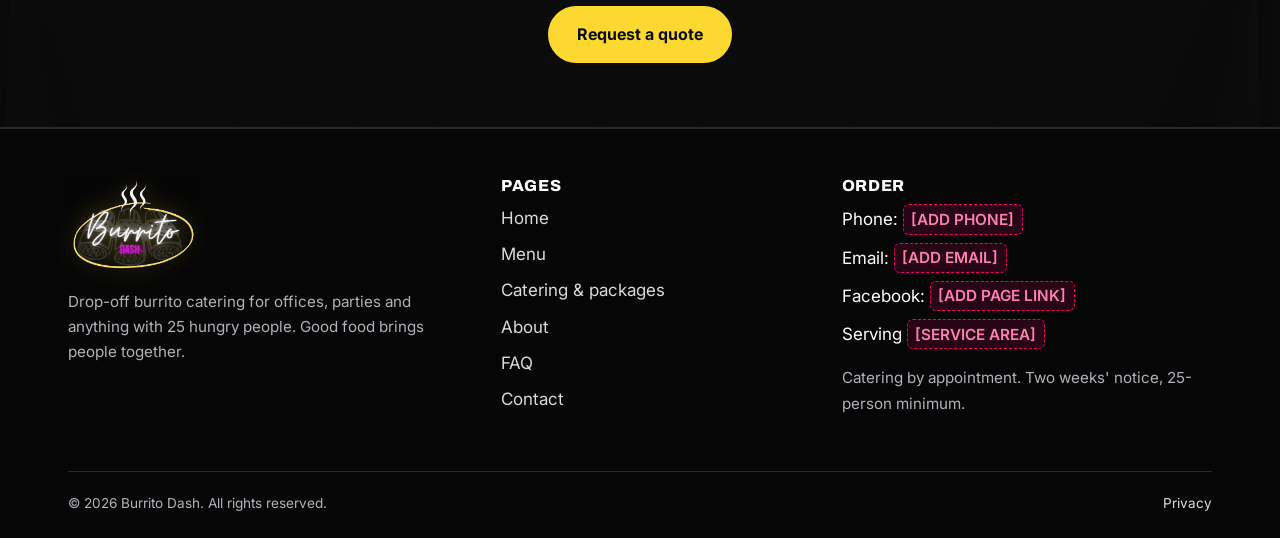
==== commit 00989f14: "v2: her photos, menu photos, bigger logo, fuller sections, burrito dash intro" ====
--- a/index.html
+++ b/index.html
@@ -1,275 +1,474 @@
-<!DOCTYPE html>
-<html lang="en">
-<head>
-<meta charset="utf-8">
-<meta name="viewport" content="width=device-width, initial-scale=1">
-<meta name="robots" content="noindex, nofollow"><!-- DEMO ONLY: delete this line when the client approves and you launch for real -->
-<title>Burrito Catering for Offices &amp; Parties | Burrito Dash</title>
-<meta name="description" content="Drop-off burrito catering for offices, birthdays and holidays. Breakfast, lunch or dinner, delivered hot in trays with salsa and serveware. 25-person minimum.">
-<link rel="canonical" href="https://REPLACE-DOMAIN.com/">
-<meta property="og:type" content="website">
-<meta property="og:title" content="Burrito Dash — burrito catering, delivered hot">
-<meta property="og:description" content="Feed 25 people without cooking for 25 people. Breakfast, lunch and dinner burrito catering, delivered in trays with everything you need to serve.">
-<meta property="og:url" content="https://REPLACE-DOMAIN.com/">
-<meta property="og:image" content="https://REPLACE-DOMAIN.com/images/og-image.jpg">
-<meta name="twitter:card" content="summary_large_image">
-<link rel="icon" href="favicon.svg" type="image/svg+xml">
-<link rel="preconnect" href="https://fonts.googleapis.com">
-<link rel="preconnect" href="https://fonts.gstatic.com" crossorigin>
-<link href="https://fonts.googleapis.com/css2?family=Archivo:wght@700;800&family=Inter:wght@400;600;700&display=swap" rel="stylesheet">
-<link rel="stylesheet" href="css/styles.css">
-<script type="application/ld+json">
-{
-  "@context": "https://schema.org",
-  "@type": "Restaurant",
-  "name": "Burrito Dash",
-  "description": "Drop-off burrito catering for offices, birthdays, graduations and holidays. Breakfast, lunch and dinner. 25-person minimum.",
-  "url": "https://REPLACE-DOMAIN.com/",
-  "servesCuisine": "Mexican",
-  "image": "https://REPLACE-DOMAIN.com/images/catering-setup.jpg",
-  "logo": "https://REPLACE-DOMAIN.com/images/logo.png"
-}
-</script>
-<!--
-  NOTE FOR BUILD: telephone, address, areaServed, openingHours and sameAs were deliberately
-  left out of the JSON-LD above because the client has not supplied them. Adding invented
-  values would be worse than omitting them. See docs/CONTENT-TODO.md.
--->
-</head>
-<body>
-
-<header class="site-header">
-  <div class="container">
-    <a class="logo" href="index.html"><img src="images/logo-black.png" alt="Burrito Dash"></a>
-    <button class="nav-toggle" aria-expanded="false" aria-controls="site-nav" aria-label="Menu">
-      <svg width="22" height="22" viewBox="0 0 24 24" fill="none" stroke="currentColor" stroke-width="2" stroke-linecap="round"><path d="M3 6h18M3 12h18M3 18h18"/></svg>
-    </button>
-    <nav class="site-nav" id="site-nav">
-      <ul>
-        <li><a href="index.html" aria-current="page">Home</a></li>
-        <li><a href="menu.html">Menu</a></li>
-        <li><a href="catering.html">Catering</a></li>
-        <li><a href="about.html">About</a></li>
-        <li><a href="faq.html">FAQ</a></li>
-        <li><a href="contact.html">Contact</a></li>
-        <li><a class="btn" href="contact.html">Request a quote</a></li>
-      </ul>
-    </nav>
-  </div>
-</header>
-
-<main>
-
-  <section class="hero">
-    <div class="container hero-split">
-      <div>
-        <span class="badge">25-person minimum</span>
-        <h1>Feed 25 people without cooking for 25 people.</h1>
-        <p>Drop-off burrito catering for offices, birthdays, graduations and holidays. Breakfast, lunch or dinner, delivered hot in trays with salsa, toppings, plates and utensils.</p>
-        <div class="hero-actions">
-          <a class="btn" href="contact.html">Request a quote</a>
-          <a class="btn btn-outline" href="menu.html">See the menu</a>
-        </div>
-      </div>
-      <div class="hero-media">
-        <img src="images/catering-setup.jpg" width="736" height="590"
-             alt="A Burrito Dash catering setup: four covered trays, five containers of salsa, cilantro, onion and lime, stacked plates and wrapped burritos on a black-draped table.">
-      </div>
-    </div>
-  </section>
-
-  <div class="trust-strip">
-    <span><svg width="18" height="18" viewBox="0 0 24 24" fill="none" stroke="currentColor" stroke-width="2" stroke-linecap="round" stroke-linejoin="round"><path d="M20 6 9 17l-5-5"/></svg> Breakfast, lunch &amp; dinner</span>
-    <span><svg width="18" height="18" viewBox="0 0 24 24" fill="none" stroke="currentColor" stroke-width="2" stroke-linecap="round" stroke-linejoin="round"><path d="M1 3h15v13H1zM16 8h4l3 3v5h-7"/><circle cx="5.5" cy="18.5" r="2.5"/><circle cx="18.5" cy="18.5" r="2.5"/></svg> Delivered in trays</span>
-    <span><svg width="18" height="18" viewBox="0 0 24 24" fill="none" stroke="currentColor" stroke-width="2" stroke-linecap="round" stroke-linejoin="round"><path d="M20 6 9 17l-5-5"/></svg> Plates, napkins &amp; utensils included</span>
-    <span><svg width="18" height="18" viewBox="0 0 24 24" fill="none" stroke="currentColor" stroke-width="2" stroke-linecap="round" stroke-linejoin="round"><circle cx="12" cy="12" r="9"/><path d="M12 7v5l3 2"/></svg> Order 2 weeks ahead</span>
-  </div>
-
-  <section>
-    <div class="container">
-      <h2>What we cater</h2>
-      <p class="lede">One order, one drop-off, everybody eats. Pick the meal and the fillings — we handle the rest.</p>
-      <div class="card-grid">
-        <article class="card reveal">
-          <svg width="26" height="26" viewBox="0 0 24 24" fill="none" stroke="currentColor" stroke-width="2" stroke-linecap="round" stroke-linejoin="round"><circle cx="12" cy="12" r="4"/><path d="M12 2v2M12 20v2M4.9 4.9l1.4 1.4M17.7 17.7l1.4 1.4M2 12h2M20 12h2M4.9 19.1l1.4-1.4M17.7 6.3l1.4-1.4"/></svg>
-          <h3>Breakfast</h3>
-          <p>Potatoes, chorizo and eggs. Eggs and hotlinks. Potatoes, bacon and eggs. Chicharrón. For early shifts and morning meetings.</p>
-        </article>
-        <article class="card reveal">
-          <svg width="26" height="26" viewBox="0 0 24 24" fill="none" stroke="currentColor" stroke-width="2" stroke-linecap="round" stroke-linejoin="round"><path d="M3 2v7a3 3 0 0 0 6 0V2M6 9v13M18 2c-2 1-3 3-3 6s1 4 3 4 3-1 3-4-1-5-3-6zM18 12v10"/></svg>
-          <h3>Lunch &amp; dinner</h3>
-          <p>Carne asada with beans and rice, or birria with beans and rice. Beans and rice can be served separate if you'd rather build plates.</p>
-        </article>
-        <article class="card reveal">
-          <svg width="26" height="26" viewBox="0 0 24 24" fill="none" stroke="currentColor" stroke-width="2" stroke-linecap="round" stroke-linejoin="round"><path d="M3 21V7l9-4 9 4v14"/><path d="M9 21v-6h6v6"/></svg>
-          <h3>Offices &amp; corporate</h3>
-          <p>Team lunches, training days, shift meals and client meetings. Everything arrives wrapped and labelled so people can grab and go.</p>
-        </article>
-        <article class="card reveal">
-          <svg width="26" height="26" viewBox="0 0 24 24" fill="none" stroke="currentColor" stroke-width="2" stroke-linecap="round" stroke-linejoin="round"><path d="M12 21s-7-4.4-7-9.5A4 4 0 0 1 12 8a4 4 0 0 1 7 3.5C19 16.6 12 21 12 21z"/></svg>
-          <h3>Birthdays &amp; milestones</h3>
-          <p>Graduations, quinceañeras, holidays, family parties. Good food brings people together — that part isn't marketing, it's the whole point.</p>
-        </article>
-      </div>
-    </div>
-  </section>
-
-  <section class="section-alt">
-    <div class="container">
-      <h2>Packages</h2>
-      <p class="lede">Built so you don't have to do burrito maths at 11pm the night before.</p>
-      <div class="pkg-grid">
-        <article class="pkg pkg-featured">
-          <span class="badge-ghost badge">Most booked</span>
-          <h3>25 guests</h3>
-          <p class="pkg-count">25<span style="font-size:1rem;font-weight:600;color:var(--color-ink-soft)"> big burritos</span></p>
-          <ul>
-            <li><svg width="16" height="16" viewBox="0 0 24 24" fill="none" stroke="currentColor" stroke-width="3" stroke-linecap="round" stroke-linejoin="round"><path d="M20 6 9 17l-5-5"/></svg> Plus 12 smaller burritos</li>
-            <li><svg width="16" height="16" viewBox="0 0 24 24" fill="none" stroke="currentColor" stroke-width="3" stroke-linecap="round" stroke-linejoin="round"><path d="M20 6 9 17l-5-5"/></svg> Red and green salsa</li>
-            <li><svg width="16" height="16" viewBox="0 0 24 24" fill="none" stroke="currentColor" stroke-width="3" stroke-linecap="round" stroke-linejoin="round"><path d="M20 6 9 17l-5-5"/></svg> Cilantro, onion, limes</li>
-            <li><svg width="16" height="16" viewBox="0 0 24 24" fill="none" stroke="currentColor" stroke-width="3" stroke-linecap="round" stroke-linejoin="round"><path d="M20 6 9 17l-5-5"/></svg> Plates, napkins, utensils</li>
-          </ul>
-        </article>
-        <article class="pkg">
-          <h3>50 guests</h3>
-          <p class="pkg-count">50<span style="font-size:1rem;font-weight:600;color:var(--color-ink-soft)"> big burritos</span></p>
-          <ul>
-            <li><svg width="16" height="16" viewBox="0 0 24 24" fill="none" stroke="currentColor" stroke-width="3" stroke-linecap="round" stroke-linejoin="round"><path d="M20 6 9 17l-5-5"/></svg> Plus 24 smaller burritos</li>
-            <li><svg width="16" height="16" viewBox="0 0 24 24" fill="none" stroke="currentColor" stroke-width="3" stroke-linecap="round" stroke-linejoin="round"><path d="M20 6 9 17l-5-5"/></svg> Red and green salsa</li>
-            <li><svg width="16" height="16" viewBox="0 0 24 24" fill="none" stroke="currentColor" stroke-width="3" stroke-linecap="round" stroke-linejoin="round"><path d="M20 6 9 17l-5-5"/></svg> Cilantro, onion, limes</li>
-            <li><svg width="16" height="16" viewBox="0 0 24 24" fill="none" stroke="currentColor" stroke-width="3" stroke-linecap="round" stroke-linejoin="round"><path d="M20 6 9 17l-5-5"/></svg> Plates, napkins, utensils</li>
-          </ul>
-        </article>
-      </div>
-      <p style="margin-top:1.5rem"><a href="catering.html">See what's in each package and how ordering works &rarr;</a></p>
-    </div>
-  </section>
-
-  <section>
-    <div class="container">
-      <h2>How it works</h2>
-      <ol class="steps">
-        <li>
-          <h3>Tell us the date</h3>
-          <p>Head count, meal and when you need it. At least two weeks out.</p>
-        </li>
-        <li>
-          <h3>Pick your fillings</h3>
-          <p>Choose from the menu — mix breakfast or mix meats, it's your order.</p>
-        </li>
-        <li>
-          <h3>Confirm and reserve</h3>
-          <p>We quote you. Once the order is confirmed, the date is held for you.</p>
-        </li>
-        <li>
-          <h3>We deliver</h3>
-          <p>Hot, in trays and large bags, with salsa, toppings and serveware.</p>
-        </li>
-      </ol>
-    </div>
-  </section>
-
-  <section class="section-alt">
-    <div class="container">
-      <h2>Straight from the menu</h2>
-      <p class="lede">Real fillings, made to order. No mystery meat, no buffet tray that's been sitting since this morning.</p>
-      <div class="card-grid">
-        <article class="card">
-          <h3>Carne asada</h3>
-          <p>With beans and rice, in a big burrito. The one people ask for by name.</p>
-        </article>
-        <article class="card">
-          <h3>Birria</h3>
-          <p>With beans and rice. Slow-cooked, and it shows.</p>
-        </article>
-        <article class="card">
-          <h3>Chicharrón</h3>
-          <p>Available in both the big breakfast burritos and the smaller ones.</p>
-        </article>
-        <article class="card">
-          <h3>Potatoes, chorizo &amp; eggs</h3>
-          <p>The breakfast order that disappears fastest at a morning meeting.</p>
-        </article>
-      </div>
-      <p style="margin-top:1.5rem"><a href="menu.html">See the full menu &rarr;</a></p>
-    </div>
-  </section>
-
-  <section>
-    <div class="container">
-      <div class="rules">
-        <h2 style="font-size:1.35rem">Before you order</h2>
-        <ul>
-          <li><strong>Two weeks' notice.</strong> Catering orders must be placed at least two weeks in advance.</li>
-          <li><strong>25 people minimum.</strong> Smaller gatherings are covered by our packs of 6 and 10.</li>
-          <li><strong>Dates go fast.</strong> Availability is limited, and a date is only reserved once your order is confirmed.</li>
-        </ul>
-      </div>
-    </div>
-  </section>
-
-  <section class="section-alt">
-    <div class="container">
-      <h2>Where we deliver</h2>
-      <p>Burrito Dash delivers catering across <span class="todo">[SERVICE AREA]</span> and the surrounding towns. If you're not sure whether we reach you, ask — the answer is usually yes.</p>
-      <p><a href="contact.html">Check your address &rarr;</a></p>
-    </div>
-  </section>
-
-  <section>
-    <div class="container">
-      <h2>What people say</h2>
-      <p class="lede"><span class="todo">[PLACEHOLDER — add 2 or 3 real customer quotes here]</span></p>
-      <p style="color:var(--color-ink-soft);font-size:.95rem;max-width:60ch">This section is built and styled, but deliberately empty. Nothing was invented. Ask three recent catering customers for a sentence each and they drop straight in — see docs/CONTENT-TODO.md.</p>
-    </div>
-  </section>
-
-  <section class="cta-band">
-    <div class="container">
-      <h2>Got a date in mind?</h2>
-      <p>Tell us the head count and the day. We'll come back with a price and hold the date once you confirm.</p>
-      <a class="btn" href="contact.html">Request a quote</a>
-    </div>
-  </section>
-
-</main>
-
-<footer class="site-footer">
-  <div class="container">
-    <div class="footer-grid">
-      <div class="footer-logo">
-        <img src="images/logo-black.png" alt="Burrito Dash">
-        <p>Drop-off burrito catering for offices, parties and anything with 25 hungry people. Good food brings people together.</p>
-      </div>
-      <div>
-        <h3>Pages</h3>
-        <ul>
-          <li><a href="index.html">Home</a></li>
-          <li><a href="menu.html">Menu</a></li>
-          <li><a href="catering.html">Catering &amp; packages</a></li>
-          <li><a href="about.html">About</a></li>
-          <li><a href="faq.html">FAQ</a></li>
-          <li><a href="contact.html">Contact</a></li>
-        </ul>
-      </div>
-      <div>
-        <h3>Order</h3>
-        <ul>
-          <li>Phone: <span class="todo">[ADD PHONE]</span></li>
-          <li>Email: <span class="todo">[ADD EMAIL]</span></li>
-          <li>Facebook: <span class="todo">[ADD PAGE LINK]</span></li>
-          <li>Serving <span class="todo">[SERVICE AREA]</span></li>
-        </ul>
-        <p style="margin-top:1rem">Catering by appointment. Two weeks' notice, 25-person minimum.</p>
-      </div>
-    </div>
-    <div class="footer-legal">
-      <span>&copy; <span id="year">2026</span> Burrito Dash. All rights reserved.</span>
-      <span><a href="privacy.html">Privacy</a></span>
-    </div>
-  </div>
-</footer>
-
-<script src="js/main.js"></script>
-</body>
-</html>
+<!DOCTYPE html>
+<html lang="en">
+<head>
+<meta charset="utf-8">
+<meta name="viewport" content="width=device-width, initial-scale=1">
+<meta name="robots" content="noindex, nofollow"><!-- DEMO ONLY: delete this line when the client approves and you launch for real -->
+<title>Burrito Catering for Offices &amp; Parties | Burrito Dash</title>
+<meta name="description" content="Drop-off burrito catering for offices, birthdays and holidays. Breakfast, lunch or dinner, delivered hot in trays with salsa and serveware. 25-person minimum.">
+<link rel="canonical" href="https://REPLACE-DOMAIN.com/">
+<meta property="og:type" content="website">
+<meta property="og:title" content="Burrito Dash — burrito catering, delivered hot">
+<meta property="og:description" content="Feed 25 people without cooking for 25 people. Breakfast, lunch and dinner burrito catering, delivered in trays with everything you need to serve.">
+<meta property="og:url" content="https://REPLACE-DOMAIN.com/">
+<meta property="og:image" content="https://REPLACE-DOMAIN.com/images/og-image.jpg">
+<meta name="twitter:card" content="summary_large_image">
+<link rel="icon" href="favicon.svg" type="image/svg+xml">
+<link rel="preconnect" href="https://fonts.googleapis.com">
+<link rel="preconnect" href="https://fonts.gstatic.com" crossorigin>
+<link href="https://fonts.googleapis.com/css2?family=Archivo:wght@700;800&family=Inter:wght@400;600;700&display=swap" rel="stylesheet">
+<link rel="stylesheet" href="css/styles.css">
+<script type="application/ld+json">
+{
+  "@context": "https://schema.org",
+  "@type": "Restaurant",
+  "name": "Burrito Dash",
+  "description": "Drop-off burrito catering for offices, birthdays, graduations and holidays. Breakfast, lunch and dinner. 25-person minimum.",
+  "url": "https://REPLACE-DOMAIN.com/",
+  "servesCuisine": "Mexican",
+  "image": "https://REPLACE-DOMAIN.com/images/site/setup-table.jpg",
+  "logo": "https://REPLACE-DOMAIN.com/images/site/logo.png"
+}
+</script>
+<!--
+  NOTE FOR BUILD: telephone, address, areaServed, openingHours and sameAs were deliberately
+  left out of the JSON-LD above because the client has not supplied them. Adding invented
+  values would be worse than omitting them. See docs/CONTENT-TODO.md.
+-->
+<script>
+/* Intro gate — runs before first paint so the overlay never flashes or shifts layout.
+   Plays once per session, never with prefers-reduced-motion, and ?intro=1 forces a replay.
+   ?introhold=1 also replays, then holds on the final frame (window.__bdIntroHold) for screenshots. */
+(function () {
+  var d = document.documentElement, play = false;
+  try {
+    var hold = /[?&]introhold=1(&|$)/.test(location.search);
+    if (hold) { window.__bdIntroHold = true; }
+    var force = hold || /[?&]intro=1(&|$)/.test(location.search);
+    var reduce = window.matchMedia && window.matchMedia('(prefers-reduced-motion: reduce)').matches;
+    var seen = false;
+    try { seen = sessionStorage.getItem('bdIntroSeen') === '1'; } catch (e) {}
+    play = !reduce && (force || !seen);
+    if (play) {
+      d.className += ' bd-intro-on';
+      try { sessionStorage.setItem('bdIntroSeen', '1'); } catch (e) {}
+    }
+  } catch (e) { play = false; }
+  window.__bdIntroDone = !play;
+})();
+</script>
+</head>
+<body>
+
+<!-- Intro: ONE cartoon burrito dashes across, loops round into the background, runs up close,
+     gets foil-wrapped and stickered with her logo. Hidden unless the <head> script adds
+     .bd-intro-on. Every pose is driven by js/intro.js. -->
+<div class="bd-intro" id="bd-intro" aria-hidden="true">
+  <svg viewBox="100 50 1000 500" preserveAspectRatio="xMidYMid meet" focusable="false">
+    <defs>
+      <radialGradient id="bdTortilla" cx="0.4" cy="0.3" r="0.85">
+        <stop offset="0" stop-color="#FCE7B8"/><stop offset="1" stop-color="#E8B86F"/>
+      </radialGradient>
+      <linearGradient id="bdFoil" x1="0" y1="0" x2="0" y2="1">
+        <stop offset="0" stop-color="#7b828a"/><stop offset=".17" stop-color="#e9edf0"/>
+        <stop offset=".34" stop-color="#a7aeb5"/><stop offset=".5" stop-color="#f8fafb"/>
+        <stop offset=".67" stop-color="#b1b8bd"/><stop offset=".84" stop-color="#e0e4e7"/>
+        <stop offset="1" stop-color="#6c737a"/>
+      </linearGradient>
+      <linearGradient id="bdShineGrad" x1="0" y1="0" x2="1" y2="0">
+        <stop offset="0" stop-color="#fff" stop-opacity="0"/><stop offset=".5" stop-color="#fff" stop-opacity=".9"/><stop offset="1" stop-color="#fff" stop-opacity="0"/>
+      </linearGradient>
+      <clipPath id="bdFoilClip">
+        <path d="M-160,-10 C-162,-48 -140,-70 -104,-71 C-40,-77 50,-75 124,-69 C160,-65 180,-36 181,0 C182,36 160,68 124,71 C50,77 -40,77 -106,71 C-142,67 -160,34 -160,-10 Z"/>
+      </clipPath>
+      <!-- depth-of-field blur while it's small in the background; stdDeviation set by intro.js -->
+      <filter id="bdBlur" x="-30%" y="-40%" width="160%" height="180%">
+        <feGaussianBlur id="bd-blur" stdDeviation="0"/>
+      </filter>
+    </defs>
+    <g id="bd-stage">
+      <g id="bd-mover" transform="translate(-600,340)">
+        <g id="bd-fx">
+          <!-- speed lines (trail behind, flip with the burrito) -->
+          <g id="bd-speed" stroke-linecap="round" fill="none" opacity="0">
+            <path d="M-205,-34 C-250,-36 -290,-33 -335,-35" stroke="#FCD830" stroke-width="8"/>
+            <path d="M-195,4 C-260,2 -320,6 -395,3" stroke="#ffffff" stroke-width="5" opacity=".85"/>
+            <path d="M-205,40 C-240,42 -275,39 -315,41" stroke="#F0006C" stroke-width="8"/>
+            <path d="M-220,-64 C-245,-66 -270,-63 -295,-65" stroke="#ffffff" stroke-width="4" opacity=".55"/>
+            <circle cx="-188" cy="84" r="12" fill="#3a3a40"/><circle cx="-214" cy="90" r="8" fill="#2c2c31"/><circle cx="-236" cy="94" r="5" fill="#232327"/>
+          </g>
+          <ellipse id="bd-shadow" cx="0" cy="104" rx="150" ry="11" fill="#000" opacity=".55"/>
+          <g id="bd-lean">
+            <!-- legs -->
+            <g id="bd-legs">
+              <g class="bd-leg a"><path d="M-48,52 C-50,66 -49,80 -50,92" stroke="#2B1A0E" stroke-width="8" stroke-linecap="round" fill="none"/><ellipse cx="-40" cy="96" rx="16" ry="8" fill="#F0006C" stroke="#2B1A0E" stroke-width="4"/></g>
+              <g class="bd-leg b"><path d="M48,52 C47,66 49,80 48,92" stroke="#2B1A0E" stroke-width="8" stroke-linecap="round" fill="none"/><ellipse cx="56" cy="96" rx="16" ry="8" fill="#F0006C" stroke="#2B1A0E" stroke-width="4"/></g>
+            </g>
+            <!-- tortilla body -->
+            <path d="M-150,-8 C-152,-40 -132,-58 -100,-60 C-40,-66 50,-64 120,-58 C150,-55 168,-30 170,0 C171,30 152,58 120,60 C50,66 -40,66 -102,60 C-134,57 -150,30 -150,-8 Z" fill="url(#bdTortilla)" stroke="#2B1A0E" stroke-width="6" stroke-linejoin="round"/>
+            <g fill="#C98A3E" opacity=".5">
+              <ellipse cx="-112" cy="-30" rx="11" ry="6"/><ellipse cx="-62" cy="40" rx="9" ry="5"/><ellipse cx="62" cy="-42" rx="10" ry="5"/><ellipse cx="98" cy="36" rx="12" ry="6"/><ellipse cx="-20" cy="-47" rx="7" ry="4"/><ellipse cx="-118" cy="24" rx="7" ry="4"/>
+            </g>
+            <path d="M-72,-60 C-58,-22 -61,24 -78,61" stroke="#2B1A0E" stroke-width="4" opacity=".55" fill="none" stroke-linecap="round"/>
+            <path d="M-118,-46 C-60,-55 20,-55 104,-48" stroke="#fff" stroke-width="5" opacity=".35" fill="none" stroke-linecap="round"/>
+            <!-- open end: the filling -->
+            <ellipse cx="150" cy="1" rx="24" ry="54" fill="#FFF1CF" stroke="#2B1A0E" stroke-width="5"/>
+            <g>
+              <circle cx="146" cy="-34" r="7" fill="#5DB546"/><circle cx="156" cy="-18" r="7" fill="#8C4A26"/><circle cx="142" cy="-8" r="6" fill="#6B3B1F"/>
+              <circle cx="157" cy="6" r="7" fill="#E53935"/><circle cx="144" cy="20" r="7" fill="#8C4A26"/><circle cx="156" cy="32" r="6" fill="#FCD830"/>
+              <circle cx="146" cy="40" r="4" fill="#6B3B1F"/><circle cx="153" cy="-38" r="3" fill="#fff"/><circle cx="160" cy="-4" r="3" fill="#fff"/><circle cx="140" cy="6" r="3" fill="#fff"/>
+            </g>
+            <!-- face -->
+            <g id="bd-face">
+              <ellipse cx="-22" cy="-14" rx="13" ry="16" fill="#fff" stroke="#2B1A0E" stroke-width="4"/>
+              <ellipse cx="34" cy="-14" rx="13" ry="16" fill="#fff" stroke="#2B1A0E" stroke-width="4"/>
+              <circle cx="-17" cy="-11" r="6.5" fill="#2B1A0E"/><circle cx="39" cy="-11" r="6.5" fill="#2B1A0E"/>
+              <circle cx="-15" cy="-14" r="2" fill="#fff"/><circle cx="41" cy="-14" r="2" fill="#fff"/>
+              <path d="M-4,14 Q10,34 26,14" stroke="#2B1A0E" stroke-width="5" fill="#B3261E" stroke-linecap="round" stroke-linejoin="round"/>
+              <ellipse cx="-46" cy="12" rx="10" ry="6" fill="#F0006C" opacity=".45"/><ellipse cx="60" cy="12" rx="10" ry="6" fill="#F0006C" opacity=".45"/>
+            </g>
+            <!-- foil package: wraps on from the left (scaleX set by intro.js) -->
+            <g id="bd-foil" opacity="0" transform="scale(0,1)">
+              <path d="M-160,-10 C-162,-48 -140,-70 -104,-71 C-40,-77 50,-75 124,-69 C160,-65 180,-36 181,0 C182,36 160,68 124,71 C50,77 -40,77 -106,71 C-142,67 -160,34 -160,-10 Z" fill="url(#bdFoil)" stroke="#4d535a" stroke-width="5" stroke-linejoin="round"/>
+              <path d="M-160,-10 L-182,-26 L-171,-6 L-186,10 L-164,10 Z M181,0 L199,-18 L190,1 L202,18 L180,12 Z" fill="#c9cfd4" stroke="#4d535a" stroke-width="4" stroke-linejoin="round"/>
+              <g fill="none" stroke-linecap="round" stroke-linejoin="round">
+                <path d="M-128,-42 L-98,-32 L-76,-47 L-44,-30 L-12,-45 L22,-31 L58,-48 L92,-33 L132,-46" stroke="#fff" stroke-width="3" opacity=".6"/>
+                <path d="M-130,34 L-96,44 L-70,30 L-36,47 L0,32 L34,48 L70,31 L104,46 L140,33" stroke="#5d646b" stroke-width="3" opacity=".5"/>
+                <path d="M-112,-62 L-104,-20 L-118,14 L-106,60" stroke="#fff" stroke-width="2.5" opacity=".5"/>
+                <path d="M140,-62 L150,-22 L136,12 L152,58" stroke="#5d646b" stroke-width="2.5" opacity=".5"/>
+              </g>
+            </g>
+            <!-- shine sweep across the foil -->
+            <g clip-path="url(#bdFoilClip)">
+              <g transform="skewX(-22)"><rect id="bd-shine" x="-40" y="-90" width="70" height="180" fill="url(#bdShineGrad)" transform="translate(-420,0)"/></g>
+            </g>
+            <!-- her logo, smacked on like a sticker -->
+            <g id="bd-sticker" opacity="0">
+              <circle cx="-4" cy="0" r="66" fill="#0A0A0B" stroke="#FCD830" stroke-width="6"/>
+              <circle cx="-4" cy="0" r="57" fill="none" stroke="#F0006C" stroke-width="2.5"/>
+              <image href="images/site/logo.png" x="-61" y="-43" width="114" height="85.5"/>
+            </g>
+          </g>
+        </g>
+      </g>
+    </g>
+  </svg>
+  <p class="bd-intro-tag">Good food brings people together</p>
+  <button type="button" class="bd-intro-skip">Skip intro</button>
+</div>
+
+<header class="site-header">
+  <div class="container">
+    <a class="logo" href="index.html"><img src="images/site/logo.png" width="460" height="345" alt="Burrito Dash"></a>
+    <button class="nav-toggle" aria-expanded="false" aria-controls="site-nav" aria-label="Menu">
+      <svg width="22" height="22" viewBox="0 0 24 24" fill="none" stroke="currentColor" stroke-width="2" stroke-linecap="round"><path d="M3 6h18M3 12h18M3 18h18"/></svg>
+    </button>
+    <nav class="site-nav" id="site-nav">
+      <ul>
+        <li><a href="index.html" aria-current="page">Home</a></li>
+        <li><a href="menu.html">Menu</a></li>
+        <li><a href="catering.html">Catering</a></li>
+        <li><a href="about.html">About</a></li>
+        <li><a href="faq.html">FAQ</a></li>
+        <li><a href="contact.html">Contact</a></li>
+        <li><a class="btn" href="contact.html">Request a quote</a></li>
+      </ul>
+    </nav>
+  </div>
+</header>
+
+<main>
+
+  <section class="hero">
+    <div class="container hero-split">
+      <div>
+        <a class="hero-logo" href="index.html" aria-label="Burrito Dash home"><img src="images/site/logo.png" width="460" height="345" alt="Burrito Dash logo"></a>
+        <span class="badge">25-person minimum</span>
+        <h1>Feed 25 people without cooking for 25 people.</h1>
+        <p>Drop-off burrito catering for offices, birthdays, graduations and holidays. Breakfast, lunch or dinner, delivered hot in trays with salsa, toppings, plates and utensils.</p>
+        <div class="hero-actions">
+          <a class="btn" href="contact.html">Request a quote</a>
+          <a class="btn btn-outline" href="menu.html">See the menu</a>
+        </div>
+      </div>
+      <div class="hero-collage">
+        <picture>
+          <source srcset="images/site/sabor-burrito.webp" type="image/webp">
+          <img class="main" src="images/site/sabor-burrito.jpg" width="780" height="650" fetchpriority="high"
+               alt="A Burrito Dash burrito cut open in its foil, packed with shredded meat and rice, with cilantro and diced onion on the side.">
+        </picture>
+        <picture>
+          <source srcset="images/site/setup-table.webp" type="image/webp">
+          <img class="inset" src="images/site/setup-table.jpg" width="912" height="520"
+               alt="A Burrito Dash catering table: four branded foil trays, red and green salsa, cilantro, onion, limes, plates, napkins and a tray of wrapped burritos.">
+        </picture>
+        <div class="sticker" aria-hidden="true"><span>Min.</span><strong>25</strong><span>people</span></div>
+      </div>
+    </div>
+  </section>
+
+  <div class="trust-strip">
+    <span><svg width="18" height="18" viewBox="0 0 24 24" fill="none" stroke="currentColor" stroke-width="2" stroke-linecap="round" stroke-linejoin="round"><path d="M20 6 9 17l-5-5"/></svg> Breakfast, lunch &amp; dinner</span>
+    <span><svg width="18" height="18" viewBox="0 0 24 24" fill="none" stroke="currentColor" stroke-width="2" stroke-linecap="round" stroke-linejoin="round"><path d="M1 3h15v13H1zM16 8h4l3 3v5h-7"/><circle cx="5.5" cy="18.5" r="2.5"/><circle cx="18.5" cy="18.5" r="2.5"/></svg> Delivered in trays &amp; large bags</span>
+    <span><svg width="18" height="18" viewBox="0 0 24 24" fill="none" stroke="currentColor" stroke-width="2" stroke-linecap="round" stroke-linejoin="round"><path d="M20 6 9 17l-5-5"/></svg> Plates, napkins &amp; utensils included</span>
+    <span><svg width="18" height="18" viewBox="0 0 24 24" fill="none" stroke="currentColor" stroke-width="2" stroke-linecap="round" stroke-linejoin="round"><circle cx="12" cy="12" r="9"/><path d="M12 7v5l3 2"/></svg> Order 2 weeks ahead</span>
+  </div>
+
+  <section>
+    <div class="container">
+      <h2>What we cater</h2>
+      <p class="lede">One order, one drop-off, everybody eats. Pick the meal and the fillings — we handle the rest.</p>
+      <div class="card-grid">
+        <article class="card card-photo reveal">
+          <picture><source srcset="images/site/item-hotlinks-big.webp" type="image/webp"><img src="images/site/item-hotlinks-big.jpg" width="921" height="510" loading="lazy" alt="Breakfast burrito cut open: scrambled eggs, potatoes and sliced sausage, from the Burrito Dash menu flyer."></picture>
+          <div class="card-body">
+            <h3>Breakfast</h3>
+            <p>Potatoes, chorizo and eggs. Eggs and hotlinks. Potatoes, bacon and eggs. Chicharrón. For early shifts and morning meetings.</p>
+          </div>
+        </article>
+        <article class="card card-photo reveal">
+          <picture><source srcset="images/site/item-carne-asada-big.webp" type="image/webp"><img src="images/site/item-carne-asada-big.jpg" width="772" height="474" loading="lazy" alt="Carne asada burrito cut open with rice and beans, from the Burrito Dash menu flyer."></picture>
+          <div class="card-body">
+            <h3>Lunch &amp; dinner</h3>
+            <p>Carne asada with beans and rice, or birria with beans and rice. Beans and rice can be served separate if you'd rather build plates.</p>
+          </div>
+        </article>
+        <article class="card card-photo reveal">
+          <picture><source srcset="images/site/catering-trays.webp" type="image/webp"><img src="images/site/catering-trays.jpg" width="1060" height="380" loading="lazy" alt="Two foil trays of wrapped Burrito Dash burritos with salsa, plates and branded delivery bags."></picture>
+          <div class="card-body">
+            <h3>Offices &amp; corporate</h3>
+            <p>Team lunches, training days, shift meals and client meetings. Everything arrives wrapped so people can grab and go.</p>
+          </div>
+        </article>
+        <article class="card card-photo reveal">
+          <picture><source srcset="images/site/flyer-catering-chef.webp" type="image/webp"><img class="pos-top" src="images/site/flyer-catering-chef.jpg" width="638" height="844" loading="lazy" alt="Burrito Dash catering flyer for offices, birthdays, graduations and corporate events."></picture>
+          <div class="card-body">
+            <h3>Birthdays &amp; milestones</h3>
+            <p>Graduations, quinceañeras, holidays, family parties. Good food brings people together — that part isn't marketing, it's the whole point.</p>
+          </div>
+        </article>
+      </div>
+    </div>
+  </section>
+
+  <section class="section-alt">
+    <div class="container">
+      <h2>Packages</h2>
+      <p class="lede">Built so you don't have to do burrito maths at 11pm the night before. Every package mixes <strong>big</strong> burritos with <strong>smaller</strong> ones.</p>
+      <div class="pkg-grid">
+        <article class="pkg pkg-featured reveal">
+          <span class="badge-ghost badge">Most booked</span>
+          <h3 style="margin-top:.6rem">Package for 25 guests</h3>
+          <div class="pkg-split">
+            <div><span class="num">25</span><span class="lbl">big burritos</span> <span class="size-tag size-big">Big</span></div>
+            <div><span class="num small-num">12</span><span class="lbl">smaller burritos</span> <span class="size-tag size-small">Small</span></div>
+          </div>
+          <ul>
+            <li><svg width="16" height="16" viewBox="0 0 24 24" fill="none" stroke="currentColor" stroke-width="3" stroke-linecap="round" stroke-linejoin="round"><path d="M20 6 9 17l-5-5"/></svg> Red and green salsa</li>
+            <li><svg width="16" height="16" viewBox="0 0 24 24" fill="none" stroke="currentColor" stroke-width="3" stroke-linecap="round" stroke-linejoin="round"><path d="M20 6 9 17l-5-5"/></svg> Cilantro, onion, limes</li>
+            <li><svg width="16" height="16" viewBox="0 0 24 24" fill="none" stroke="currentColor" stroke-width="3" stroke-linecap="round" stroke-linejoin="round"><path d="M20 6 9 17l-5-5"/></svg> Plates, napkins, utensils</li>
+          </ul>
+        </article>
+        <article class="pkg reveal">
+          <span class="badge-ghost badge">More burritos, more smiles</span>
+          <h3 style="margin-top:.6rem">Package for 50 guests</h3>
+          <div class="pkg-split">
+            <div><span class="num">50</span><span class="lbl">big burritos</span> <span class="size-tag size-big">Big</span></div>
+            <div><span class="num small-num">24</span><span class="lbl">smaller burritos</span> <span class="size-tag size-small">Small</span></div>
+          </div>
+          <ul>
+            <li><svg width="16" height="16" viewBox="0 0 24 24" fill="none" stroke="currentColor" stroke-width="3" stroke-linecap="round" stroke-linejoin="round"><path d="M20 6 9 17l-5-5"/></svg> Red and green salsa</li>
+            <li><svg width="16" height="16" viewBox="0 0 24 24" fill="none" stroke="currentColor" stroke-width="3" stroke-linecap="round" stroke-linejoin="round"><path d="M20 6 9 17l-5-5"/></svg> Cilantro, onion, limes</li>
+            <li><svg width="16" height="16" viewBox="0 0 24 24" fill="none" stroke="currentColor" stroke-width="3" stroke-linecap="round" stroke-linejoin="round"><path d="M20 6 9 17l-5-5"/></svg> Plates, napkins, utensils</li>
+          </ul>
+        </article>
+      </div>
+
+      <div class="split" style="margin-top:2.5rem">
+        <div class="reveal">
+          <h3 style="font-size:1.5rem">Under 25 people? Packs of 6 &amp; 10</h3>
+          <p style="color:var(--color-ink-soft)">For family dinners, parties and small gatherings. Foil-wrapped burritos boxed up, with chips and salsa included.</p>
+          <div class="pack-grid" style="margin-top:1rem">
+            <div class="pack"><span class="pack-num"><strong>6</strong><span>pack</span></span><div><h3>Pack of 6</h3><p>Chips &amp; salsa included</p></div></div>
+            <div class="pack"><span class="pack-num"><strong>10</strong><span>pack</span></span><div><h3>Pack of 10</h3><p>Chips &amp; salsa included</p></div></div>
+          </div>
+        </div>
+        <figure class="reveal" style="margin:0">
+          <picture><source srcset="images/site/bash-packs-boxes.webp" type="image/webp"><img class="photo-frame" src="images/site/bash-packs-boxes.jpg" width="897" height="698" loading="lazy" alt="The pack of 6 and pack of 10: boxes of foil-wrapped burritos with bags of chips and red and green salsa."></picture>
+          <figcaption class="photo-caption">From the &ldquo;Burrito Bash&rdquo; catering packages flyer.</figcaption>
+        </figure>
+      </div>
+      <p style="margin-top:1.5rem"><a href="catering.html">See what's in each package and how ordering works &rarr;</a></p>
+    </div>
+  </section>
+
+  <section>
+    <div class="container">
+      <h2>How it works</h2>
+      <ol class="steps">
+        <li class="reveal">
+          <h3>Tell us the date</h3>
+          <p>Head count, meal and when you need it. At least two weeks out.</p>
+        </li>
+        <li class="reveal">
+          <h3>Pick your fillings</h3>
+          <p>Choose from the menu — mix breakfast or mix meats, it's your order.</p>
+        </li>
+        <li class="reveal">
+          <h3>Confirm and reserve</h3>
+          <p>We quote you. Once the order is confirmed, the date is held for you.</p>
+        </li>
+        <li class="reveal">
+          <h3>We deliver</h3>
+          <p>Hot, in trays and large bags, with salsa, toppings and serveware.</p>
+        </li>
+      </ol>
+    </div>
+  </section>
+
+  <section class="section-alt">
+    <div class="container">
+      <h2>Straight from the menu</h2>
+      <p class="lede">Real fillings, made to order. No mystery meat, no buffet tray that's been sitting since this morning.</p>
+      <div class="card-grid">
+        <article class="card card-photo reveal">
+          <picture><source srcset="images/site/item-carne-asada-big.webp" type="image/webp"><img src="images/site/item-carne-asada-big.jpg" width="772" height="474" loading="lazy" alt="Carne asada burrito with rice and beans."></picture>
+          <div class="card-body"><span class="size-tag size-big">Big</span><h3 style="margin-top:.5rem">Carne asada</h3><p>With beans and rice, in a big burrito. The one people ask for by name.</p></div>
+        </article>
+        <article class="card card-photo reveal">
+          <picture><source srcset="images/site/item-birria-big.webp" type="image/webp"><img src="images/site/item-birria-big.jpg" width="550" height="440" loading="lazy" alt="A Burrito Dash burrito cut open, full of slow-cooked shredded meat and rice."></picture>
+          <div class="card-body"><span class="size-tag size-big">Big</span><h3 style="margin-top:.5rem">Birria</h3><p>With beans and rice. Slow-cooked, and it shows.</p></div>
+        </article>
+        <article class="card card-photo reveal">
+          <picture><source srcset="images/stock/breakfast-burrito-salsa.webp" type="image/webp"><img src="images/stock/breakfast-burrito-salsa.jpg" width="1200" height="801" loading="lazy" alt="A grilled breakfast burrito cut in half, served with salsa."></picture><span class="stock-tag" style="top:8px;bottom:auto">Stock photo</span>
+          <div class="card-body"><span class="size-tag size-big">Big</span> <span class="size-tag size-small">Small</span><h3 style="margin-top:.5rem">Chicharrón</h3><p>Available in both the big breakfast burritos and the smaller ones.</p></div>
+        </article>
+        <article class="card card-photo reveal">
+          <picture><source srcset="images/site/item-breakfast-big.webp" type="image/webp"><img src="images/site/item-breakfast-big.jpg" width="794" height="640" loading="lazy" alt="Breakfast burritos cut open, filled with eggs, potatoes and chorizo."></picture>
+          <div class="card-body"><span class="size-tag size-big">Big</span><h3 style="margin-top:.5rem">Potatoes, chorizo &amp; eggs</h3><p>The breakfast order that disappears fastest at a morning meeting.</p></div>
+        </article>
+      </div>
+      <p style="margin-top:1.5rem"><a href="menu.html">See the full menu &rarr;</a></p>
+    </div>
+  </section>
+
+  <section>
+    <div class="container">
+      <div class="split split-wide">
+        <div class="rules reveal">
+          <h2 style="font-size:1.35rem">Before you order</h2>
+          <ul>
+            <li><strong>Two weeks' notice.</strong> Catering orders must be placed at least two weeks in advance.</li>
+            <li><strong>25 people minimum.</strong> Smaller gatherings are covered by our packs of 6 and 10.</li>
+            <li><strong>Dates go fast.</strong> Availability is limited, and a date is only reserved once your order is confirmed.</li>
+          </ul>
+        </div>
+        <figure class="reveal" style="margin:0">
+          <picture><source srcset="images/site/setup-table.webp" type="image/webp"><img class="photo-frame" src="images/site/setup-table.jpg" width="912" height="520" loading="lazy" alt="A full Burrito Dash catering table set up and ready to serve."></picture>
+          <figcaption class="photo-caption">A delivered setup: trays, salsas, toppings, plates and wrapped burritos.</figcaption>
+        </figure>
+      </div>
+    </div>
+  </section>
+
+  <section class="section-alt">
+    <div class="container">
+      <h2>From the Burrito Dash feed</h2>
+      <p class="lede">The flyers and kitchen clips we post. Scroll sideways for more.</p>
+      <div class="gallery-strip" tabindex="0" role="region" aria-label="Burrito Dash photo gallery">
+        <figure><picture><source srcset="images/site/flyer-menu.webp" type="image/webp"><img src="images/site/flyer-menu.jpg" width="786" height="1161" loading="lazy" alt="Burrito Dash menu flyer: breakfast and lunch/dinner burritos, salsa, toppings and serveware."></picture><figcaption>Menu flyer</figcaption></figure>
+        <figure><picture><source srcset="images/site/flyer-packages.webp" type="image/webp"><img src="images/site/flyer-packages.jpg" width="790" height="1162" loading="lazy" alt="Flyer for the 25- and 50-guest packages with the filling choices."></picture><figcaption>25 &amp; 50 guest packages</figcaption></figure>
+        <figure><picture><source srcset="images/site/tiktok-wrapping.webp" type="image/webp"><img src="images/site/tiktok-wrapping.jpg" width="316" height="464" loading="lazy" alt="Burritos wrapped in foil and paper, from a Burrito Dash TikTok clip."></picture><figcaption>Wrapped and ready</figcaption></figure>
+        <figure><picture><source srcset="images/site/flyer-sabor.webp" type="image/webp"><img src="images/site/flyer-sabor.jpg" width="780" height="1127" loading="lazy" alt="Sabor auténtico flyer: a burrito cut open with cilantro and onion."></picture><figcaption>Sabor auténtico</figcaption></figure>
+        <figure><picture><source srcset="images/site/tiktok-pot.webp" type="image/webp"><img src="images/site/tiktok-pot.jpg" width="316" height="464" loading="lazy" alt="A pot of meat cooking, from a Burrito Dash TikTok clip."></picture><figcaption>On the stove</figcaption></figure>
+        <figure><picture><source srcset="images/site/flyer-bash-packs.webp" type="image/webp"><img src="images/site/flyer-bash-packs.jpg" width="897" height="948" loading="lazy" alt="Flyer for the pack of 6 and pack of 10 with chips and salsa."></picture><figcaption>Packs of 6 &amp; 10</figcaption></figure>
+        <figure><picture><source srcset="images/site/tiktok-tortillas.webp" type="image/webp"><img src="images/site/tiktok-tortillas.jpg" width="316" height="456" loading="lazy" alt="Rolled burritos on a plate, from a Burrito Dash TikTok clip."></picture><figcaption>Fresh rolled</figcaption></figure>
+        <figure><picture><source srcset="images/site/flyer-catering-chef.webp" type="image/webp"><img src="images/site/flyer-catering-chef.jpg" width="638" height="844" loading="lazy" alt="Burrito Dash catering flyer with trays of wrapped burritos and salsas."></picture><figcaption>Catering flyer</figcaption></figure>
+        <figure><picture><source srcset="images/site/tiktok-carne.webp" type="image/webp"><img src="images/site/tiktok-carne.jpg" width="316" height="452" loading="lazy" alt="Grilled meat, from a Burrito Dash TikTok clip."></picture><figcaption>Off the grill</figcaption></figure>
+        <figure><picture><source srcset="images/site/flyer-catering.webp" type="image/webp"><img src="images/site/flyer-catering.jpg" width="906" height="614" loading="lazy" alt="Catering flyer: pick your fillings, minimum 25 people."></picture><figcaption>Pick your fillings</figcaption></figure>
+      </div>
+    </div>
+  </section>
+
+  <section>
+    <div class="container split">
+      <div class="reveal">
+        <h2>Where we deliver</h2>
+        <p>Burrito Dash delivers catering across <span class="todo">[SERVICE AREA]</span> and the surrounding towns. If you're not sure whether we reach you, ask — the answer is usually yes.</p>
+        <ul class="icon-list">
+          <li><svg width="18" height="18" viewBox="0 0 24 24" fill="none" stroke="currentColor" stroke-width="2" stroke-linecap="round" stroke-linejoin="round"><path d="M3 21V7l9-4 9 4v14"/><path d="M9 21v-6h6v6"/></svg> Offices, parties, events and more</li>
+          <li><svg width="18" height="18" viewBox="0 0 24 24" fill="none" stroke="currentColor" stroke-width="2" stroke-linecap="round" stroke-linejoin="round"><path d="M1 3h15v13H1zM16 8h4l3 3v5h-7"/><circle cx="5.5" cy="18.5" r="2.5"/><circle cx="18.5" cy="18.5" r="2.5"/></svg> We deliver in trays&hellip; and in large bags</li>
+          <li><svg width="18" height="18" viewBox="0 0 24 24" fill="none" stroke="currentColor" stroke-width="2" stroke-linecap="round" stroke-linejoin="round"><path d="M20 6 9 17l-5-5"/></svg> Fresh &amp; made to order</li>
+        </ul>
+        <p style="margin-top:1.2rem"><a href="contact.html">Check your address &rarr;</a></p>
+      </div>
+      <figure class="reveal" style="margin:0">
+        <picture><source srcset="images/site/flyer-catering.webp" type="image/webp"><img class="photo-frame" src="images/site/flyer-catering.jpg" width="906" height="614" loading="lazy" alt="Burrito Dash catering flyer: minimum 25 people, pick your fillings, delivered in trays and in large bags."></picture>
+      </figure>
+    </div>
+  </section>
+
+  <section class="section-alt">
+    <div class="container">
+      <h2>What people say</h2>
+      <p class="lede"><span class="todo">[PLACEHOLDER — add 2 or 3 real customer quotes here]</span></p>
+      <div class="quote-grid">
+        <div class="quote-slot"><span class="q-mark">&ldquo;</span><span class="todo">[REAL CUSTOMER QUOTE 1]</span><span class="todo">[NAME, EVENT]</span></div>
+        <div class="quote-slot"><span class="q-mark">&ldquo;</span><span class="todo">[REAL CUSTOMER QUOTE 2]</span><span class="todo">[NAME, EVENT]</span></div>
+        <div class="quote-slot"><span class="q-mark">&ldquo;</span><span class="todo">[REAL CUSTOMER QUOTE 3]</span><span class="todo">[NAME, EVENT]</span></div>
+      </div>
+      <p style="color:var(--color-ink-soft);font-size:.95rem;max-width:60ch;margin-top:1.4rem">These slots are built and styled, but deliberately empty. Nothing was invented. Ask three recent catering customers for a sentence each and they drop straight in — see docs/CONTENT-TODO.md.</p>
+    </div>
+  </section>
+
+  <section class="cta-band cta-photo" style="background-image:url('images/site/setup-table.jpg')">
+    <div class="container">
+      <img class="cta-logo" src="images/site/logo.png" width="460" height="345" alt="" loading="lazy">
+      <h2>Got a date in mind?</h2>
+      <p>Tell us the head count and the day. We'll come back with a price and hold the date once you confirm.</p>
+      <a class="btn" href="contact.html">Request a quote</a>
+    </div>
+  </section>
+
+</main>
+
+<footer class="site-footer">
+  <div class="container">
+    <div class="footer-grid">
+      <div class="footer-logo">
+        <img src="images/site/logo.png" width="460" height="345" alt="Burrito Dash" loading="lazy">
+        <p>Drop-off burrito catering for offices, parties and anything with 25 hungry people. Good food brings people together.</p>
+      </div>
+      <div>
+        <h3>Pages</h3>
+        <ul>
+          <li><a href="index.html">Home</a></li>
+          <li><a href="menu.html">Menu</a></li>
+          <li><a href="catering.html">Catering &amp; packages</a></li>
+          <li><a href="about.html">About</a></li>
+          <li><a href="faq.html">FAQ</a></li>
+          <li><a href="contact.html">Contact</a></li>
+        </ul>
+      </div>
+      <div>
+        <h3>Order</h3>
+        <ul>
+          <li>Phone: <span class="todo">[ADD PHONE]</span></li>
+          <li>Email: <span class="todo">[ADD EMAIL]</span></li>
+          <li>Facebook: <span class="todo">[ADD PAGE LINK]</span></li>
+          <li>Serving <span class="todo">[SERVICE AREA]</span></li>
+        </ul>
+        <p style="margin-top:1rem">Catering by appointment. Two weeks' notice, 25-person minimum.</p>
+      </div>
+    </div>
+    <div class="footer-legal">
+      <span>&copy; <span id="year">2026</span> Burrito Dash. All rights reserved.</span>
+      <span><a href="privacy.html">Privacy</a></span>
+    </div>
+  </div>
+</footer>
+
+<script src="js/main.js"></script>
+<script src="js/intro.js"></script>
+</body>
+</html>
--- a/css/styles.css
+++ b/css/styles.css
@@ -96,10 +96,16 @@
 }
 .site-header .container {
   display: flex; align-items: center; justify-content: space-between;
-  gap: 1rem; min-height: 4.5rem;
-}
-.logo { display: inline-flex; align-items: center; text-decoration: none; }
-.logo img { max-height: 46px; width: auto; }
+  gap: 1rem; min-height: 5.25rem;
+}
+.logo { display: inline-flex; align-items: center; text-decoration: none; padding-block: 0.3rem; }
+.logo img {
+  height: 68px; width: auto;
+  filter: drop-shadow(0 0 10px rgba(252, 216, 48, 0.35)) drop-shadow(0 2px 6px rgba(0, 0, 0, 0.7));
+  transition: transform .2s, filter .2s;
+}
+.logo:hover img { transform: scale(1.04) rotate(-1deg); filter: drop-shadow(0 0 16px rgba(252, 216, 48, 0.55)) drop-shadow(0 2px 6px rgba(0, 0, 0, 0.7)); }
+@media (min-width: 900px) { .logo img { height: 84px; } }
 .nav-toggle {
   display: inline-flex; align-items: center; justify-content: center;
   width: 44px; height: 44px;
@@ -191,7 +197,7 @@
 
 /* ---------- PACKAGES ---------- */
 .pkg-grid { display: grid; gap: 1.25rem; margin-top: 2rem; }
-@media (min-width: 760px) { .pkg-grid { grid-template-columns: 1fr 1fr; } }
+@media (min-width: 760px) { .pkg-grid { grid-template-columns: 1fr 1fr; } .pkg-grid.pkg-stack { grid-template-columns: 1fr; } }
 .pkg {
   border: 1px solid var(--color-line); border-radius: var(--radius);
   background: var(--color-surface-alt); padding: 1.8rem; position: relative;
@@ -275,18 +281,233 @@
 .footer-grid h3 { color: var(--color-ink); font-size: 1rem; letter-spacing: 0.04em; text-transform: uppercase; }
 .footer-grid ul { list-style: none; margin: 0; padding: 0; display: grid; gap: 0.5rem; }
 .footer-grid p { color: var(--color-ink-soft); font-size: 0.95rem; }
-.footer-logo img { max-height: 58px; width: auto; margin-bottom: 1rem; }
+.footer-logo img { height: 96px; width: auto; margin-bottom: 1rem; filter: drop-shadow(0 0 12px rgba(252, 216, 48, 0.3)); }
 .footer-legal {
   margin-top: 2.5rem; padding-top: 1.25rem; border-top: 1px solid var(--color-line);
   font-size: 0.85rem; color: var(--color-ink-soft);
   display: flex; flex-wrap: wrap; gap: 0.5rem 1.5rem; justify-content: space-between;
 }
 
-/* ---------- REVEAL ---------- */
-.reveal { opacity: 0; transform: translateY(12px); transition: opacity .5s, transform .5s; }
-.reveal.visible { opacity: 1; transform: none; }
+/* ============================================================
+   UPGRADE — photos, menu thumbnails, gallery, packs
+   ============================================================ */
+
+/* ---------- HERO LOGO + COLLAGE ---------- */
+.hero-logo { display: block; width: clamp(220px, 34vw, 360px); margin: 0 0 1.4rem -0.6rem; }
+.hero-logo img {
+  width: 100%; height: auto;
+  filter: drop-shadow(0 0 22px rgba(252, 216, 48, 0.4)) drop-shadow(0 0 48px rgba(240, 0, 108, 0.22)) drop-shadow(0 4px 10px rgba(0, 0, 0, 0.8));
+}
+.hero-collage { position: relative; margin-top: 2.5rem; }
+@media (min-width: 900px) { .hero-collage { margin-top: 0; } }
+.hero-collage .main { border-radius: var(--radius); border: 1px solid var(--color-line); box-shadow: var(--shadow); width: 100%; aspect-ratio: 6 / 5; object-fit: cover; }
+.hero-collage .inset {
+  position: absolute; left: -1.2rem; bottom: -1.6rem; width: 46%;
+  border-radius: 12px; border: 3px solid var(--color-surface); box-shadow: var(--shadow);
+  aspect-ratio: 16 / 10; object-fit: cover;
+}
+.hero-collage .sticker {
+  position: absolute; right: -0.6rem; top: -1rem;
+  width: 7.2rem; height: 7.2rem; border-radius: 50%;
+  display: flex; flex-direction: column; align-items: center; justify-content: center; text-align: center;
+  background: var(--color-primary); color: var(--color-on-primary);
+  font-family: var(--font-heading); font-weight: 800; line-height: 1; font-size: 0.8rem; text-transform: uppercase;
+  box-shadow: 0 0 0 4px var(--color-surface), 0 0 26px rgba(252, 216, 48, .45);
+  transform: rotate(8deg);
+}
+.hero-collage .sticker strong { font-size: 2.4rem; display: block; }
+
+/* ---------- PHOTO CARDS ---------- */
+.card-photo { padding: 0; overflow: hidden; display: flex; flex-direction: column; position: relative; }
+.card-photo img.pos-top { object-position: 50% 12%; }
+.card-photo > img, .card-photo > picture img { width: 100%; aspect-ratio: 4 / 3; object-fit: cover; border-bottom: 1px solid var(--color-line); }
+.card-photo .card-body { padding: 1.3rem 1.4rem 1.5rem; }
+.card-photo .card-body svg { margin-bottom: 0.5rem; }
+.card-photo:hover > img { filter: saturate(1.1) brightness(1.05); }
+
+.photo-frame { border-radius: var(--radius); border: 1px solid var(--color-line); box-shadow: var(--shadow); width: 100%; }
+.photo-caption { margin-top: .6rem; font-size: .85rem; color: var(--color-ink-soft); }
+
+.split { display: grid; gap: 2rem; align-items: center; }
+@media (min-width: 860px) { .split { grid-template-columns: 1fr 1fr; gap: 3rem; } .split-wide { grid-template-columns: 1.2fr .8fr; } }
+
+/* ---------- SIZE BADGES ---------- */
+.size-tag {
+  display: inline-flex; align-items: center; gap: .3em;
+  padding: .2em .6em; border-radius: 6px; font-size: .72rem; font-weight: 800;
+  letter-spacing: .08em; text-transform: uppercase; line-height: 1.4; white-space: nowrap;
+}
+.size-big { background: var(--color-primary); color: var(--color-on-primary); }
+.size-small { background: transparent; color: var(--color-primary); border: 1px dashed var(--color-primary); }
+.stock-tag {
+  position: absolute; left: 6px; bottom: 6px; padding: .05em .45em; border-radius: 4px;
+  background: rgba(0,0,0,.72); color: #ddd; font-size: .62rem; font-weight: 600; letter-spacing: .04em;
+}
+
+/* ---------- MENU WITH PHOTOS ---------- */
+.menu-photos { list-style: none; margin: 1.5rem 0 0; padding: 0; display: grid; gap: 1rem; }
+@media (min-width: 760px) { .menu-photos { grid-template-columns: 1fr 1fr; } }
+.menu-photos li {
+  display: grid; grid-template-columns: auto 1fr; gap: 1.1rem; align-items: center;
+  background: var(--color-surface-alt); border: 1px solid var(--color-line); border-radius: var(--radius);
+  padding: .8rem;
+}
+.menu-thumb { position: relative; flex: none; }
+.menu-thumb img { object-fit: cover; display: block; }
+.menu-photos .menu-item { display: block; font-family: var(--font-heading); font-size: 1.15rem; font-weight: 700; line-height: 1.2; margin: .35rem 0 .2rem; }
+.menu-photos .menu-note { display: block; }
+
+/* Big items: large rectangle */
+.menu-photos.big .menu-thumb img { width: 9.5rem; height: 7.5rem; border-radius: 10px; }
+@media (min-width: 1000px) { .menu-photos.big .menu-thumb img { width: 12rem; height: 9rem; } }
+
+/* Small items: visibly small circle, 3-up */
+.menu-photos.small { gap: .8rem; }
+@media (min-width: 760px) { .menu-photos.small { grid-template-columns: repeat(3, 1fr); } }
+.menu-photos.small li { padding: .6rem .8rem; gap: .9rem; }
+.menu-photos.small .menu-thumb img {
+  width: 4.4rem; height: 4.4rem; border-radius: 50%;
+  border: 3px solid var(--color-primary); box-shadow: 0 0 12px rgba(252, 216, 48, .25);
+}
+.menu-photos.small .menu-item { font-size: 1rem; }
+.menu-photos.small .stock-tag { display: none; }
+
+/* Included extras */
+.menu-photos.extras .menu-thumb img { width: 7.5rem; height: 5.6rem; border-radius: 10px; }
+.menu-photos.extras .menu-thumb img { object-fit: contain; background: #000; }
+@media (min-width: 760px) { .menu-photos.extras { grid-template-columns: repeat(3, 1fr); } .menu-photos.extras li { grid-template-columns: 1fr; text-align: center; } .menu-photos.extras .menu-thumb img { width: 100%; height: 9rem; } }
+
+.jump-links { display: flex; flex-wrap: wrap; gap: .6rem; margin-top: 1.4rem; }
+.jump-links a {
+  padding: .45em 1em; border-radius: 999px; border: 1px solid var(--color-line);
+  text-decoration: none; color: var(--color-ink); font-weight: 600; font-size: .92rem; background: var(--color-surface-alt);
+}
+.jump-links a:hover { border-color: var(--color-primary); color: var(--color-primary); }
+
+/* Big vs small comparison */
+.size-compare { display: grid; gap: 1.2rem; margin-top: 1.8rem; }
+@media (min-width: 760px) { .size-compare { grid-template-columns: 1.35fr 1fr; align-items: end; } }
+.size-compare figure {
+  margin: 0; background: var(--color-surface-alt); border: 1px solid var(--color-line);
+  border-radius: var(--radius); padding: 1.4rem; text-align: center;
+}
+.size-compare svg { width: 100%; height: auto; display: block; margin: 0 auto .8rem; }
+.size-compare .small-svg { width: 62%; }
+.size-compare figcaption { font-size: .95rem; color: var(--color-ink-soft); }
+.size-compare figcaption strong { display: block; color: var(--color-ink); font-family: var(--font-heading); font-size: 1.15rem; margin-bottom: .2rem; }
+
+/* ---------- PACKAGES — counts, images, packs ---------- */
+.pkg-split { display: grid; gap: .8rem; margin: 1rem 0 0; }
+.pkg-split div { display: flex; align-items: center; gap: .7rem; }
+.pkg-split .num { font-family: var(--font-heading); font-weight: 800; font-size: 2.6rem; line-height: 1; color: var(--color-primary); min-width: 2.2ch; }
+.pkg-split .num.small-num { font-size: 1.75rem; color: var(--color-accent); min-width: 3.2ch; }
+.pkg-split .lbl { font-weight: 700; }
+.pkg-art { border-radius: 10px; margin: -0.3rem 0 1.1rem; width: 100%; aspect-ratio: 16 / 7; object-fit: cover; border: 1px solid var(--color-line); }
+.pack-grid { display: grid; gap: 1.25rem; margin-top: 1.6rem; }
+@media (min-width: 760px) { .pack-grid { grid-template-columns: 1fr 1fr; } }
+.pack {
+  border: 1px solid var(--color-line); border-radius: var(--radius); background: var(--color-surface);
+  padding: 1.4rem 1.5rem; display: flex; gap: 1rem; align-items: center;
+}
+.section-alt .pack { background: var(--color-surface); }
+.pack .pack-num {
+  flex: none; width: 4.6rem; height: 4.6rem; border-radius: 50%;
+  display: flex; align-items: center; justify-content: center; flex-direction: column;
+  background: var(--color-accent-deep); color: #fff; font-family: var(--font-heading); font-weight: 800; line-height: 1;
+}
+.pack .pack-num strong { font-size: 1.9rem; }
+.pack .pack-num span { font-size: .62rem; letter-spacing: .08em; text-transform: uppercase; }
+.pack h3 { margin-bottom: .2em; }
+.pack p { margin: 0; color: var(--color-ink-soft); font-size: .95rem; }
+
+/* ---------- GALLERY STRIP ---------- */
+.gallery-strip {
+  display: grid; grid-auto-flow: column; grid-auto-columns: minmax(200px, 23%);
+  gap: 1rem; overflow-x: auto; scroll-snap-type: x mandatory; padding: .4rem .2rem 1.2rem;
+  margin-top: 1.8rem; scrollbar-color: var(--color-primary) transparent;
+}
+@media (max-width: 700px) { .gallery-strip { grid-auto-columns: 62%; } }
+.gallery-strip figure { margin: 0; scroll-snap-align: start; }
+.gallery-strip img {
+  width: 100%; aspect-ratio: 3 / 4; object-fit: cover; border-radius: 12px;
+  border: 1px solid var(--color-line); transition: transform .25s, box-shadow .25s;
+}
+.gallery-strip figure:hover img { transform: translateY(-4px); box-shadow: 0 10px 28px rgba(0,0,0,.6), var(--glow); }
+.gallery-strip figcaption { font-size: .82rem; color: var(--color-ink-soft); margin-top: .45rem; }
+
+/* ---------- PLACEHOLDER QUOTES ---------- */
+.quote-grid { display: grid; gap: 1.25rem; margin-top: 1.8rem; }
+@media (min-width: 760px) { .quote-grid { grid-template-columns: repeat(3, 1fr); } }
+.quote-slot {
+  border: 2px dashed var(--color-line); border-radius: var(--radius); padding: 1.5rem;
+  background: repeating-linear-gradient(-45deg, transparent 0 14px, rgba(255,255,255,.015) 14px 28px);
+  min-height: 10rem; display: flex; flex-direction: column; justify-content: space-between; gap: 1rem;
+}
+.quote-slot .q-mark { font-family: var(--font-heading); font-size: 3.4rem; line-height: .6; color: var(--color-accent); }
+
+/* ---------- AREA / CTA WITH PHOTO ---------- */
+.icon-list { list-style: none; padding: 0; margin: 1.2rem 0 0; display: grid; gap: .7rem; }
+.icon-list li { display: flex; gap: .7rem; align-items: flex-start; color: var(--color-ink-soft); }
+.icon-list svg { color: var(--color-primary); flex: none; margin-top: 4px; }
+.cta-band.cta-photo { position: relative; overflow: hidden; background-size: cover; background-position: center; }
+.cta-band.cta-photo::before {
+  content: ""; position: absolute; inset: 0;
+  background: linear-gradient(rgba(10,10,11,.84), rgba(10,10,11,.93));
+}
+.cta-band.cta-photo .container { position: relative; }
+.cta-logo { width: 180px; margin: 0 auto 1rem; filter: drop-shadow(0 0 18px rgba(252, 216, 48, .4)); }
+
+/* ---------- PROGRESSIVE SCROLL REVEAL ----------
+   Content is ALWAYS visible by default. Only when main.js confirms
+   IntersectionObserver support (and motion is allowed) does it add
+   .js-anim to <html>; only then are .reveal elements hidden until seen. */
+html.js-anim .reveal { opacity: 0; transform: translateY(14px); transition: opacity .55s ease, transform .55s ease; }
+html.js-anim .reveal.visible { opacity: 1; transform: none; }
+@media print { html.js-anim .reveal { opacity: 1 !important; transform: none !important; } }
+
+/* ---------- INTRO OVERLAY (index.html) ----------
+   Hidden unless the inline <head> script decides to play it. */
+.bd-intro { display: none; }
+html.bd-intro-on .bd-intro {
+  display: flex; position: fixed; inset: 0; z-index: 1000;
+  align-items: center; justify-content: center; flex-direction: column;
+  background: radial-gradient(70% 60% at 50% 45%, #1d1a10 0%, #0A0A0B 70%);
+  cursor: pointer; transition: opacity .4s ease, visibility .4s;
+  /* Fail-safe: even if intro.js never runs, the overlay gets out of the way. */
+  animation: bd-failsafe .4s ease 6s forwards;
+}
+.bd-intro.is-leaving { opacity: 0; visibility: hidden; pointer-events: none; }
+@keyframes bd-failsafe { to { opacity: 0; visibility: hidden; pointer-events: none; } }
+.bd-intro svg { position: absolute; inset: 0; width: 100%; height: 100%; overflow: visible; }
+.bd-intro-skip {
+  position: absolute; right: 1.2rem; bottom: 1.2rem;
+  font: 700 .95rem var(--font-body); color: var(--color-ink);
+  background: rgba(255,255,255,.08); border: 1px solid rgba(255,255,255,.25);
+  border-radius: 999px; padding: .55em 1.2em; cursor: pointer;
+}
+.bd-intro-skip:hover { background: var(--color-primary); color: var(--color-on-primary); border-color: var(--color-primary); }
+.bd-intro-tag {
+  font-family: var(--font-heading); font-weight: 800; color: var(--color-primary);
+  font-size: clamp(1rem, 2.6vw, 1.6rem); letter-spacing: .02em;
+  text-shadow: 0 0 20px rgba(252,216,48,.45); opacity: 0;
+  position: absolute; left: 0; right: 0; bottom: 14vh; text-align: center; margin: 0 auto; padding: 0 1rem; max-width: none;
+}
+@media (max-aspect-ratio: 1/1) { #bd-stage { transform: translate(600px, 300px) scale(1.6) translate(-600px, -300px); } }
+
+/* SVG parts. Position, scale, blur, foil, shine and sticker are all set per-frame by
+   intro.js as SVG transform attributes; CSS only runs the legs and the tagline. */
+.bd-intro.is-hold { animation: none; } /* ?introhold=1: no failsafe fade, hold the last frame */
+.bd-leg { transform-box: fill-box; transform-origin: top center; }
+.bd-intro.is-running .bd-leg   { animation: bd-run .13s ease-in-out infinite alternate; }
+.bd-intro.is-running .bd-leg.b { animation-delay: -.065s; }
+.bd-intro.is-tagged .bd-intro-tag { animation: bd-fade .4s ease forwards; }
+
+@keyframes bd-run { from { transform: rotate(34deg); } to { transform: rotate(-34deg); } }
+@keyframes bd-fade { to { opacity: 1; } }
+
 @media (prefers-reduced-motion: reduce) {
   html { scroll-behavior: auto; }
-  .reveal { opacity: 1; transform: none; transition: none; }
-  .btn:hover { transform: none; }
-}
+  html.js-anim .reveal { opacity: 1; transform: none; transition: none; }
+  .btn:hover, .logo:hover img, .gallery-strip figure:hover img { transform: none; }
+  html.bd-intro-on .bd-intro { display: none; }
+}
